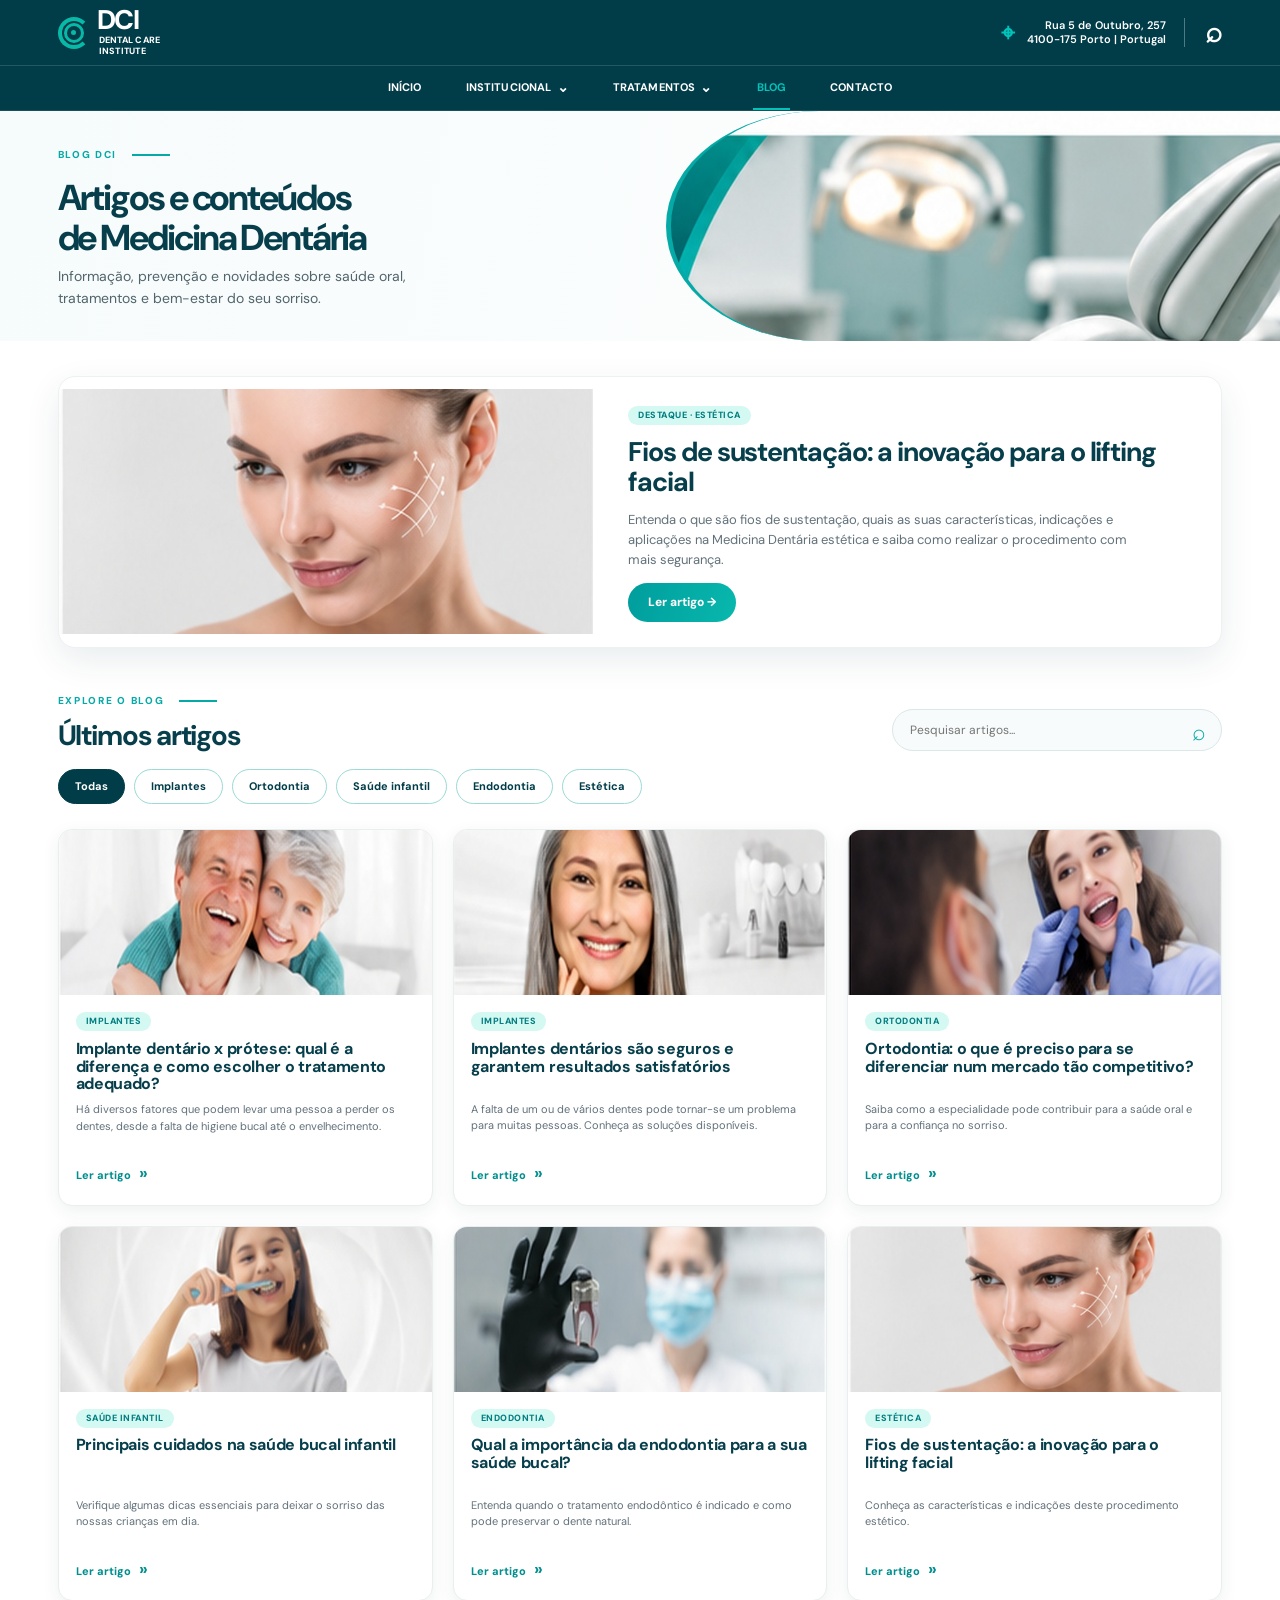
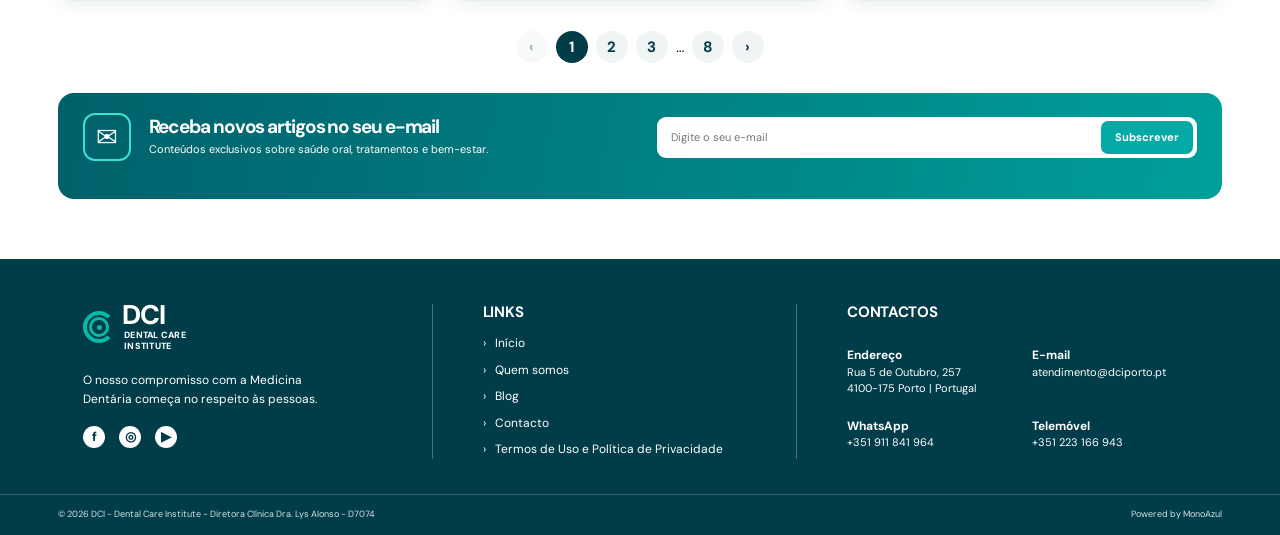
==== blog.html @ 417229de "Add files via upload" ====
<!doctype html>
<html lang="pt-PT"><head><meta charset="utf-8"><meta name="viewport" content="width=device-width,initial-scale=1"><meta name="description" content="Artigos e conteúdos de Medicina Dentária, saúde oral, prevenção e bem-estar."><title>Blog | DCI Dental Care Institute</title><link rel="preconnect" href="https://fonts.googleapis.com"><link rel="preconnect" href="https://fonts.gstatic.com" crossorigin><link href="https://fonts.googleapis.com/css2?family=DM+Sans:wght@400;500;600;700;800&display=swap" rel="stylesheet"><link rel="stylesheet" href="css/styles.css"></head>
<body class="page-blog">
<header class="site-header">
  <div class="topbar wrap">
    <a class="brand" href="index.html" aria-label="DCI Dental Care Institute">
      <span class="brand-symbol"><i></i></span><span class="brand-word">DCI<small>DENTAL CARE<br>INSTITUTE</small></span>
    </a>
    <div class="header-meta"><span class="pin">⌖</span><span>Rua 5 de Outubro, 257<br>4100-175 Porto | Portugal</span><span class="search-mark">⌕</span></div>
  </div>
  <div class="nav-row">
    <div class="wrap nav-wrap">
      <button class="menu-toggle" aria-label="Abrir menu" aria-expanded="false">☰</button>
      <nav class="main-nav" aria-label="Navegação principal">
        <a href="index.html" data-page="home">Início</a>
        <div class="nav-dropdown">
          <a href="quem-somos.html" data-page="about">Institucional <span class="chevron">⌄</span></a>
          <div class="dropdown-menu"><a href="quem-somos.html">Quem somos</a><a href="infraestrutura.html" data-page="infrastructure">Infraestrutura</a></div>
        </div>
        <a href="index.html#tratamentos">Tratamentos <span class="chevron">⌄</span></a>
        <a href="blog.html" data-page="blog">Blog</a>
        <a href="contacto.html" data-page="contact">Contacto</a>
      </nav>
    </div>
  </div>
</header>
<main>
<section class="blog-hero"><div class="wrap"><span class="eyebrow">BLOG DCI</span><h1>Artigos e conteúdos<br>de Medicina Dentária</h1><p>Informação, prevenção e novidades sobre saúde oral,<br>tratamentos e bem-estar do seu sorriso.</p></div><div class="blog-hero-photo"></div></section>
<section class="blog-content section"><div class="wrap">
 <article class="featured-article"><img src="assets/blog-feature.jpg" alt="Fios de sustentação facial"><div><span class="tag">DESTAQUE · ESTÉTICA</span><h2>Fios de sustentação: a inovação para o lifting facial</h2><p>Entenda o que são fios de sustentação, quais as suas características, indicações e aplicações na Medicina Dentária estética e saiba como realizar o procedimento com mais segurança.</p><a class="btn" href="#">Ler artigo →</a></div></article>
 <div class="blog-toolbar"><div><span class="eyebrow">EXPLORE O BLOG</span><h2>Últimos artigos</h2></div><div class="blog-search"><input id="article-search" type="search" placeholder="Pesquisar artigos..." aria-label="Pesquisar artigos"><span>⌕</span></div></div>
 <div class="category-filter" role="group" aria-label="Filtrar por categoria"><button class="filter-btn active" data-filter="all">Todas</button><button class="filter-btn" data-filter="implantes">Implantes</button><button class="filter-btn" data-filter="ortodontia">Ortodontia</button><button class="filter-btn" data-filter="infantil">Saúde infantil</button><button class="filter-btn" data-filter="endodontia">Endodontia</button><button class="filter-btn" data-filter="estetica">Estética</button></div>
 <div class="blog-grid" id="blog-grid">
  <article class="blog-card" data-category="implantes"><img src="assets/blog-implant-prosthesis.jpg" alt="Casal sorridente"><div class="blog-card-body"><span class="tag">IMPLANTES</span><h3>Implante dentário x prótese: qual é a diferença e como escolher o tratamento adequado?</h3><p>Há diversos fatores que podem levar uma pessoa a perder os dentes, desde a falta de higiene bucal até o envelhecimento.</p><a href="#">Ler artigo <b>»</b></a></div></article>
  <article class="blog-card" data-category="implantes"><img src="assets/blog-implant-smile.jpg" alt="Mulher com sorriso saudável"><div class="blog-card-body"><span class="tag">IMPLANTES</span><h3>Implantes dentários são seguros e garantem resultados satisfatórios</h3><p>A falta de um ou de vários dentes pode tornar-se um problema para muitas pessoas. Conheça as soluções disponíveis.</p><a href="#">Ler artigo <b>»</b></a></div></article>
  <article class="blog-card" data-category="ortodontia"><img src="assets/blog-orthodontics.jpg" alt="Consulta de ortodontia"><div class="blog-card-body"><span class="tag">ORTODONTIA</span><h3>Ortodontia: o que é preciso para se diferenciar num mercado tão competitivo?</h3><p>Saiba como a especialidade pode contribuir para a saúde oral e para a confiança no sorriso.</p><a href="#">Ler artigo <b>»</b></a></div></article>
  <article class="blog-card" data-category="infantil"><img src="assets/blog-child.jpg" alt="Criança a escovar os dentes"><div class="blog-card-body"><span class="tag">SAÚDE INFANTIL</span><h3>Principais cuidados na saúde bucal infantil</h3><p>Verifique algumas dicas essenciais para deixar o sorriso das nossas crianças em dia.</p><a href="#">Ler artigo <b>»</b></a></div></article>
  <article class="blog-card" data-category="endodontia"><img src="assets/blog-endodontics.jpg" alt="Profissional a mostrar um dente"><div class="blog-card-body"><span class="tag">ENDODONTIA</span><h3>Qual a importância da endodontia para a sua saúde bucal?</h3><p>Entenda quando o tratamento endodôntico é indicado e como pode preservar o dente natural.</p><a href="#">Ler artigo <b>»</b></a></div></article>
  <article class="blog-card" data-category="estetica"><img src="assets/blog-feature.jpg" alt="Tratamento estético facial"><div class="blog-card-body"><span class="tag">ESTÉTICA</span><h3>Fios de sustentação: a inovação para o lifting facial</h3><p>Conheça as características e indicações deste procedimento estético.</p><a href="#">Ler artigo <b>»</b></a></div></article>
 </div><p class="no-results" id="no-results" hidden>Não foram encontrados artigos com esses critérios.</p>
 <nav class="pagination" aria-label="Paginação"><button disabled>‹</button><button class="current">1</button><button>2</button><button>3</button><span>…</span><button>8</button><button>›</button></nav>
 <section class="newsletter"><div class="newsletter-icon">✉</div><div><h2>Receba novos artigos no seu e-mail</h2><p>Conteúdos exclusivos sobre saúde oral, tratamentos e bem-estar.</p></div><form id="newsletter-form"><input type="email" placeholder="Digite o seu e-mail" aria-label="O seu e-mail" required><button type="submit">Subscrever</button></form><p class="newsletter-feedback" aria-live="polite"></p></section>
</div></section></main>
<footer class="footer">
  <div class="wrap footer-main">
    <div class="footer-about">
      <a class="brand brand-footer" href="index.html"><span class="brand-symbol"><i></i></span><span class="brand-word">DCI<small>DENTAL CARE<br>INSTITUTE</small></span></a>
      <p>O nosso compromisso com a Medicina<br>Dentária começa no respeito às pessoas.</p>
      <div class="socials"><a href="#" aria-label="Facebook">f</a><a href="#" aria-label="Instagram">◎</a><a href="#" aria-label="YouTube">▶</a></div>
    </div>
    <div class="footer-links"><h3>Links</h3><a href="index.html">› &nbsp; Início</a><a href="quem-somos.html">› &nbsp; Quem somos</a><a href="blog.html">› &nbsp; Blog</a><a href="contacto.html">› &nbsp; Contacto</a><a href="#">› &nbsp; Termos de Uso e Política de Privacidade</a></div>
    <div class="footer-contact">
      <h3>Contactos</h3>
      <p><b>Endereço</b><br>Rua 5 de Outubro, 257<br>4100-175 Porto | Portugal</p>
      <p><b>E-mail</b><br><a href="mailto:atendimento@dciporto.pt">atendimento@dciporto.pt</a></p>
      <p><b>WhatsApp</b><br><a href="https://wa.me/351911841964">+351 911 841 964</a></p>
      <p><b>Telemóvel</b><br><a href="tel:+351223166943">+351 223 166 943</a></p>
    </div>
  </div>
  <div class="footer-bottom"><div class="wrap"><span>© 2026 DCI - Dental Care Institute - Diretora Clínica Dra. Lys Alonso - D7074</span><span>Powered by MonoAzul</span></div></div>
</footer>
<script src="js/main.js"></script></body></html>
---- css/styles.css ----
/* DCI Dental Care Institute — estilos partilhados */
:root{--navy:#003d49;--navy2:#063e4b;--teal:#05aaa7;--teal2:#00c4ba;--mint:#c9f5ef;--ink:#1c303b;--muted:#62717a;--pale:#f1f8f8;--line:#dce7e8;--white:#fff;--shadow:0 12px 35px rgba(3,52,63,.09)}
*{box-sizing:border-box}
html{scroll-behavior:smooth}
body{margin:0;background:#fff;color:var(--ink);font-family:"DM Sans",Arial,sans-serif;font-size:15px;line-height:1.55;-webkit-font-smoothing:antialiased}
img{display:block;max-width:100%}
a{color:inherit;text-decoration:none}
button,input,textarea,select{font:inherit}
.wrap{width:min(1180px,91%);margin-inline:auto}
.site-header{position:relative;z-index:10;background:var(--navy);color:#fff}
.topbar{height:65px;display:flex;align-items:center;justify-content:space-between}
.brand{display:inline-flex;align-items:center;gap:7px;color:#fff;min-width:150px}
.brand-symbol{width:32px;height:32px;border:4px solid #08b9a8;border-right-color:transparent;border-radius:50%;display:inline-flex;align-items:center;justify-content:center;position:relative;flex:none}
.brand-symbol:before{content:"";width:14px;height:14px;border:3px solid #08b9a8;border-radius:50%}
.brand-symbol i{position:absolute;width:5px;height:5px;border-radius:50%;background:#08b9a8}
.brand-word{font-size:27px;line-height:.82;font-weight:800;letter-spacing:-1.2px}
.brand-word small{display:block;font-size:9px;letter-spacing:.25px;line-height:1.12;margin:4px 0 0 2px}
.header-meta{display:flex;align-items:center;gap:12px;text-align:right;font-size:11px;line-height:1.25;font-weight:600}
.pin{font-size:24px;color:var(--teal2)}
.search-mark{font-size:29px;border-left:1px solid #ffffff50;padding-left:20px;margin-left:6px;line-height:1}
.nav-row{border-top:1px solid #ffffff24;border-bottom:1px solid #ffffff1a}
.nav-wrap{height:44px;display:flex;align-items:center;justify-content:center}
.main-nav{display:flex;align-items:center;justify-content:center;gap:36px;height:100%}
.main-nav a{height:100%;display:flex;align-items:center;gap:5px;padding:0 4px;color:#fff;font-size:11px;font-weight:700;text-transform:uppercase;letter-spacing:.15px;position:relative}
.main-nav a:hover,.main-nav a.active{color:var(--teal2)}
.main-nav a.active:after{content:"";position:absolute;left:0;right:0;bottom:0;height:2px;background:var(--teal2)}
.chevron{font-size:14px}
.menu-toggle{display:none;border:0;background:none;color:#fff;font-size:25px}
.eyebrow{display:inline-flex;align-items:center;gap:15px;color:var(--teal);font-size:10px;line-height:1.2;font-weight:800;letter-spacing:1.7px;text-transform:uppercase}
.eyebrow:after{content:"";height:2px;width:38px;background:var(--teal)}
h1,h2,h3,p{margin-top:0}
h1,h2,h3{color:var(--navy2);line-height:1.12}
h1{font-size:clamp(38px,5vw,60px);letter-spacing:-2.1px}
h2{font-size:clamp(27px,3vw,38px);letter-spacing:-1.1px}
h3{font-size:20px;letter-spacing:-.3px}
strong{color:var(--teal);font-weight:800}
.btn{display:inline-flex;align-items:center;justify-content:center;gap:13px;border:0;border-radius:28px;padding:13px 23px;background:linear-gradient(105deg,#009d9d,#08b8ad);color:#fff;font-size:13px;font-weight:800;cursor:pointer;transition:.2s}
.btn:hover{transform:translateY(-2px);box-shadow:0 8px 18px #00a8a344}
.btn-ghost{background:transparent;border:1px solid var(--navy);color:var(--navy)}
.btn-ghost:hover{background:var(--navy);color:#fff}
.btn-light{background:#fff;color:var(--navy)}
.text-link{font-size:12px;font-weight:800;color:var(--teal)}
.section{padding:70px 0}
.section-title{display:flex;justify-content:space-between;align-items:end;gap:25px;margin-bottom:28px}
.section-title h2{margin:10px 0 0}
.card-kicker,.tag{display:inline-block;color:#007e80;background:#d4f8f2;border-radius:20px;padding:4px 10px;font-size:9px;line-height:1.2;font-weight:800;letter-spacing:.5px}
.footer{background:var(--navy);color:#fff}
.footer-main{display:grid;grid-template-columns:1fr .9fr 1fr;gap:50px;padding:45px 2% 35px}
.footer-about,.footer-links{border-right:1px solid #ffffff45}
.brand-footer{margin-bottom:20px}
.footer-about p{font-size:12px;line-height:1.6;margin-bottom:17px}
.socials{display:flex;gap:14px}
.socials a{width:22px;height:22px;border-radius:50%;display:grid;place-items:center;background:#fff;color:var(--navy);font-weight:800;font-size:13px}
.footer-links{display:flex;flex-direction:column;gap:8px}
.footer-links h3,.footer-contact h3{font-size:15px;color:#fff;margin:0 0 5px;text-transform:uppercase}
.footer-links a{font-size:12px;color:#fff}
.footer-links a:hover,.footer-contact a:hover{color:var(--teal2)}
.footer-contact{display:grid;grid-template-columns:1fr 1fr;gap:13px 20px}
.footer-contact h3{grid-column:1/-1}
.footer-contact p{font-size:11px;line-height:1.45;margin:0}
.footer-contact b{font-size:12px}
.footer-bottom{border-top:1px solid #ffffff35}
.footer-bottom .wrap{display:flex;justify-content:space-between;gap:20px;padding:13px 0;font-size:9px;color:#d2e3e5}

/* HOME */
.home-hero{min-height:485px;position:relative;overflow:hidden;background:linear-gradient(110deg,#fff 0%,#f4faf9 58%,#eaf4f4 100%)}
.hero-inner{position:relative;z-index:2;min-height:485px;display:flex;align-items:center}
.hero-copy{width:52%;padding:45px 0}
.hero-copy h1{margin:20px 0 15px;color:#24333d;font-size:clamp(40px,5vw,57px);font-weight:600}
.hero-copy h1 strong{color:var(--teal)}
.hero-copy>p{max-width:430px;font-size:17px;color:#284753;line-height:1.5;margin-bottom:23px}
.hero-actions{display:flex;gap:13px;flex-wrap:wrap}
.trust-points{display:flex;gap:22px;margin-top:43px;flex-wrap:wrap}
.trust-points span{display:flex;align-items:center;gap:8px;color:var(--teal);font-size:24px}
.trust-points b{font-size:10px;line-height:1.3;color:var(--navy);max-width:85px}
.hero-image{position:absolute;right:0;top:0;width:50%;height:100%;background:url("../assets/home-hero.jpg") center 38%/cover no-repeat;border-left:5px solid #5ecbc2;border-radius:48% 0 0 48%/100% 0 0 100%}
.intro-strip{display:flex;align-items:center;justify-content:space-between;gap:50px;padding:42px 0}
.intro-strip h2{font-size:27px;margin:12px 0 0}
.intro-strip>p{max-width:470px;color:var(--muted);font-size:14px;margin:0}
.treatments-section{background:#f2f8f8}
.service-grid{display:grid;grid-template-columns:repeat(4,1fr);gap:17px}
.service-card{background:#fff;border-radius:14px;overflow:hidden;box-shadow:var(--shadow)}
.service-card img{width:100%;height:165px;object-fit:cover}
.service-card>div{padding:17px 19px 20px}
.service-card h3{font-size:18px;margin:9px 0}
.service-card p{font-size:12px;color:var(--muted);line-height:1.5;min-height:54px;margin-bottom:12px}
.service-card a,.mini-blog-grid a{font-size:12px;font-weight:800;color:#009d9d}
.course-promo{margin:55px auto;min-height:230px;border-radius:18px;overflow:hidden;background:var(--navy);display:grid;grid-template-columns:40% 60%;color:#fff}
.course-copy{padding:28px 38px}
.course-copy h2{color:#fff;font-size:34px;margin:10px 0}
.course-copy p{font-size:13px;max-width:300px}
.course-promo img{width:100%;height:100%;min-height:230px;object-fit:cover;clip-path:polygon(12% 0,100% 0,100% 100%,0 100%)}
.home-about{background:#f5f9f9}
.about-teaser{display:grid;grid-template-columns:1.05fr .95fr;gap:55px;align-items:center}
.about-teaser img{width:100%;height:310px;object-fit:cover;border-radius:15px}
.about-teaser h2{margin:12px 0}
.about-teaser p{color:var(--muted);font-size:14px;max-width:500px;margin-bottom:22px}
.mini-blog-grid{display:grid;grid-template-columns:repeat(3,1fr);gap:20px}
.mini-blog-grid article{border:1px solid var(--line);border-radius:13px;padding:0 0 17px;overflow:hidden}
.mini-blog-grid img{width:100%;height:150px;object-fit:cover;margin-bottom:14px}
.mini-blog-grid .card-kicker,.mini-blog-grid h3,.mini-blog-grid a{margin-left:17px;margin-right:17px}
.mini-blog-grid h3{font-size:16px;margin-top:9px;min-height:55px}
.mini-blog-grid a{display:inline-block}

/* ABOUT */
.page-hero{background:linear-gradient(105deg,#f1f9f9,#fff);overflow:hidden}
.page-hero-inner{min-height:280px;display:grid;grid-template-columns:45% 55%;align-items:center}
.page-hero-inner>div{padding:35px 0}
.page-hero h1{margin:15px 0 8px;font-size:58px}
.page-hero p{font-size:17px;color:#38525d;margin:0}
.page-hero img{width:100%;height:280px;object-fit:cover;border-radius:180px 0 0 180px;border-left:5px solid var(--teal)}
.about-content{padding-top:55px}
.about-columns{display:grid;grid-template-columns:1.05fr .95fr;gap:55px}
.story-copy h2{font-size:30px;margin:12px 0 20px}
.story-copy p{font-size:14px;color:#53646c;line-height:1.7}
.purpose-stack{display:flex;flex-direction:column;gap:18px;padding-top:30px}
.purpose-card{display:flex;align-items:center;gap:22px;padding:25px;border-radius:15px;background:#f0f8f8}
.purpose-icon{width:62px;height:62px;flex:none;border-radius:15px;background:#fff;display:grid;place-items:center;color:var(--teal);font-size:38px}
.purpose-card h3{font-size:23px;margin:0 0 7px}
.purpose-card p{font-size:12px;line-height:1.5;color:#52636a;margin:0}
.values-block{padding:55px 0 42px}
.values-block h2{font-size:29px;margin:10px 0 25px}
.values-grid{display:grid;grid-template-columns:repeat(8,1fr);border-top:1px solid var(--line);border-bottom:1px solid var(--line)}
.values-grid>div{display:flex;flex-direction:column;align-items:center;justify-content:center;gap:8px;text-align:center;padding:20px 8px;border-right:1px solid var(--line)}
.values-grid>div:last-child{border:0}
.values-grid span{font-size:32px;color:var(--teal);line-height:1}
.values-grid b{font-size:10px;color:var(--navy)}
.about-banner{display:grid;grid-template-columns:48% 52%;min-height:205px;border-radius:16px;overflow:hidden;background:var(--navy);color:#fff}
.about-banner>div{padding:28px 35px}
.about-banner h2{font-size:29px;color:#fff;margin:0 0 15px}
.about-banner img{width:100%;height:100%;min-height:205px;object-fit:cover;clip-path:polygon(15% 0,100% 0,100% 100%,0 100%)}

/* CONTACT */
.contact-hero{background:linear-gradient(110deg,#f0f8f8,#fff 60%,#eff8f8);padding:55px 0 60px;position:relative;overflow:hidden}
.contact-layout{display:grid;grid-template-columns:.75fr 1.25fr;gap:55px;align-items:center}
.contact-intro h1{font-size:57px;margin:17px 0 13px;color:#20343e}
.contact-intro h1 strong{color:var(--teal)}
.contact-intro>p{max-width:350px;font-size:16px;color:#52646b;font-style:italic}
.contact-promises{display:grid;gap:14px;margin-top:30px}
.contact-promises>div{display:flex;align-items:center;gap:15px;font-size:13px;color:var(--navy)}
.contact-promises span{width:48px;height:48px;border-radius:13px;background:#fff;box-shadow:var(--shadow);display:grid;place-items:center;font-size:24px;color:var(--teal)}
.contact-form{background:#fff;border-radius:18px;padding:30px 32px;box-shadow:var(--shadow)}
.form-heading h2{font-size:27px;margin:10px 0 5px}
.form-heading p{font-size:12px;color:var(--muted);margin-bottom:20px}
.form-grid{display:grid;grid-template-columns:1fr 1fr;gap:15px 18px}
.form-grid label{display:flex;flex-direction:column;gap:6px;font-size:11px;font-weight:700;color:var(--navy)}
.form-grid .full{grid-column:1/-1}
.form-grid input,.form-grid select,.form-grid textarea{width:100%;border:1px solid #cbdadd;border-radius:9px;padding:12px 13px;background:#fff;color:var(--ink);font-size:12px;outline:none;transition:.2s}
.form-grid input:focus,.form-grid select:focus,.form-grid textarea:focus{border-color:var(--teal);box-shadow:0 0 0 3px #00aaa71a}
.form-grid textarea{resize:vertical;min-height:105px}
.form-submit{width:100%;margin-top:17px}
.privacy-note{text-align:center;color:#60717a;font-size:10px;margin:12px 0 0}
.form-feedback{text-align:center;color:#007f79;font-size:12px;margin:8px 0 0}
.contact-details{padding:38px 0;background:#fff}
.details-grid{display:grid;grid-template-columns:1fr 1fr;gap:25px}
.info-panel{padding:25px;border-radius:15px;background:#f3f8f8}
.panel-heading{display:flex;align-items:center;gap:14px;margin-bottom:22px}
.panel-heading>span{width:43px;height:43px;border-radius:12px;background:var(--teal);color:#fff;display:grid;place-items:center;font-size:23px}
.panel-heading h2{font-size:21px;margin:0}
.hours-table{width:100%;border-collapse:collapse;font-size:12px}
.hours-table th,.hours-table td{padding:11px 12px;text-align:left;border-bottom:1px solid #dce7e8}
.hours-table th{color:var(--navy);font-weight:800}
.hours-table tr:nth-child(even){background:#eaf2f2}
.contact-list{display:grid;gap:11px}
.contact-list p{display:flex;justify-content:space-between;gap:12px;font-size:11px;margin:0}
.contact-list b{color:var(--navy);white-space:nowrap}
.contact-list span,.contact-list a{color:#536770;text-align:right}
.map-section{height:270px}
.map-section iframe{width:100%;height:100%;border:0;display:block}

/* BLOG */
.blog-hero{position:relative;min-height:230px;background:linear-gradient(100deg,#f6fbfb,#fff);overflow:hidden;display:flex;align-items:center}
.blog-hero .wrap{position:relative;z-index:2;padding:30px 0}
.blog-hero h1{font-size:36px;margin:12px 0 8px}
.blog-hero p{font-size:14px;color:#52656c;margin:0}
.blog-hero-photo{position:absolute;right:0;top:0;width:48%;height:100%;background:url("../assets/clinic-chair.jpg") center/cover no-repeat;border-left:5px solid var(--teal);border-radius:50% 0 0 50%/100% 0 0 100%}
.blog-content{padding:35px 0 60px}
.featured-article{display:grid;grid-template-columns:46% 54%;align-items:center;background:#fff;border:1px solid #edf1f1;border-radius:17px;overflow:hidden;box-shadow:var(--shadow);margin-bottom:40px}
.featured-article>img{width:100%;height:245px;object-fit:cover}
.featured-article>div{padding:25px 35px}
.featured-article h2{font-size:27px;margin:12px 0}
.featured-article p{font-size:13px;color:var(--muted);max-width:530px}
.featured-article .btn{padding:10px 20px;font-size:12px}
.blog-toolbar{display:flex;align-items:end;justify-content:space-between;gap:25px;margin-bottom:18px}
.blog-toolbar h2{font-size:28px;margin:9px 0 0}
.blog-search{position:relative;width:min(330px,100%)}
.blog-search input{width:100%;border:1px solid var(--line);border-radius:25px;background:#f8fbfb;padding:11px 42px 11px 17px;font-size:12px;outline:none}
.blog-search span{position:absolute;right:16px;top:6px;font-size:23px;color:var(--teal)}
.category-filter{display:flex;flex-wrap:wrap;gap:9px;margin-bottom:25px}
.filter-btn{border:1px solid #9bdad5;border-radius:25px;padding:8px 16px;background:#fff;color:var(--navy);font-size:11px;font-weight:700;cursor:pointer}
.filter-btn:hover,.filter-btn.active{background:var(--navy);border-color:var(--navy);color:#fff}
.blog-grid{display:grid;grid-template-columns:repeat(3,1fr);gap:20px}
.blog-card{border:1px solid #e9eeee;border-radius:14px;overflow:hidden;background:#fff;box-shadow:0 5px 17px rgba(0,50,60,.07);transition:.2s}
.blog-card:hover{transform:translateY(-3px);box-shadow:var(--shadow)}
.blog-card>img{width:100%;height:165px;object-fit:cover}
.blog-card-body{padding:13px 17px 18px}
.blog-card h3{font-size:16px;margin:8px 0;min-height:53px}
.blog-card p{font-size:11px;color:var(--muted);line-height:1.5;min-height:49px;margin-bottom:10px}
.blog-card a{font-size:11px;font-weight:800;color:#008f8e}
.blog-card a b{font-size:17px;margin-left:5px}
.no-results{padding:25px;text-align:center;color:var(--muted)}
.pagination{display:flex;align-items:center;justify-content:center;gap:8px;margin:30px 0}
.pagination button{width:32px;height:32px;border:0;border-radius:50%;background:#f0f4f4;color:var(--navy);font-weight:700;cursor:pointer}
.pagination button.current{background:var(--navy);color:#fff}
.pagination button:disabled{opacity:.4;cursor:default}
.newsletter{display:grid;grid-template-columns:auto 1fr 1.1fr;align-items:center;gap:18px;padding:20px 25px;border-radius:16px;background:linear-gradient(100deg,#00606a,#009f9a);color:#fff}
.newsletter-icon{width:48px;height:48px;border:2px solid #3ce1d3;border-radius:12px;display:grid;place-items:center;font-size:26px}
.newsletter h2{font-size:19px;color:#fff;margin:0 0 4px}
.newsletter p{font-size:11px;margin:0}
.newsletter form{display:flex;background:#fff;border-radius:9px;padding:4px}
.newsletter input{min-width:0;flex:1;border:0;outline:none;padding:8px 10px;font-size:11px}
.newsletter button{border:0;border-radius:7px;padding:8px 14px;background:var(--teal);color:#fff;font-size:11px;font-weight:800;cursor:pointer}
.newsletter-feedback{grid-column:2/-1;color:#fff!important}

/* RESPONSIVE */
@media(max-width:950px){
 .main-nav{gap:22px}.hero-copy{width:56%}.hero-image{width:48%}
 .service-grid{grid-template-columns:repeat(2,1fr)}
 .values-grid{grid-template-columns:repeat(4,1fr)}.values-grid>div:nth-child(4){border-right:0}
 .contact-layout{gap:28px}.contact-intro h1{font-size:48px}
 .footer-main{gap:25px}
}
@media(max-width:680px){
 .wrap{width:90%}
 .topbar{height:62px}.brand-word{font-size:24px}.header-meta{font-size:9px}.header-meta .pin{font-size:20px}.search-mark{font-size:24px;padding-left:10px}
 .nav-wrap{height:43px;justify-content:flex-end;position:relative}.menu-toggle{display:block}
 .main-nav{display:none;position:absolute;top:43px;left:-5.5%;right:-5.5%;height:auto;background:var(--navy);padding:8px 5% 15px;align-items:stretch;flex-direction:column;gap:0;box-shadow:0 12px 18px #001d2455}
 .main-nav.open{display:flex}.main-nav a{height:auto;padding:13px 3px;border-bottom:1px solid #ffffff24}.main-nav a.active:after{display:none}
 .section{padding:48px 0}.section-title{align-items:start;flex-direction:column;gap:12px}
 .home-hero{padding-bottom:0}.hero-inner{min-height:0}.hero-copy{width:100%;padding:42px 0 28px}.hero-copy h1{font-size:40px}.hero-copy>p{font-size:15px;max-width:100%}
 .hero-image{position:relative;width:100%;height:250px;border:0;border-top:4px solid #5ecbc2;border-radius:0;background-position:center 35%}
 .trust-points{gap:12px;margin-top:28px}.trust-points span{font-size:19px}.trust-points b{font-size:9px;max-width:72px}
 .intro-strip{display:block;padding:30px 0}.intro-strip>p{margin-top:17px}
 .service-grid{grid-template-columns:1fr 1fr;gap:12px}.service-card img{height:130px}.service-card>div{padding:13px}.service-card h3{font-size:16px}.service-card p{font-size:11px;min-height:68px}
 .course-promo{grid-template-columns:1fr;margin:35px auto}.course-copy{padding:25px}.course-promo img{min-height:165px;height:165px;clip-path:none}
 .about-teaser{grid-template-columns:1fr;gap:25px}.about-teaser img{height:220px}.mini-blog-grid{grid-template-columns:1fr}.mini-blog-grid article{display:grid;grid-template-columns:38% 1fr;grid-template-rows:auto auto auto;column-gap:12px;padding:0 12px 12px 0}.mini-blog-grid img{grid-row:1/4;height:100%;min-height:150px;margin:0}.mini-blog-grid .card-kicker{align-self:end;margin:12px 0 0}.mini-blog-grid h3{min-height:0;margin:7px 0;font-size:14px}.mini-blog-grid a{margin:0}
 .page-hero-inner{grid-template-columns:1fr;min-height:0}.page-hero-inner>div{padding:35px 0 25px}.page-hero h1{font-size:43px}.page-hero p{font-size:14px}.page-hero img{height:190px;border-radius:0;border:0;border-top:4px solid var(--teal)}
 .about-columns{grid-template-columns:1fr;gap:15px}.purpose-stack{padding-top:0}.story-copy h2{font-size:27px}.story-copy p{font-size:13px}.purpose-card{padding:18px}.values-block{padding:35px 0 28px}.values-grid{grid-template-columns:repeat(2,1fr)}.values-grid>div:nth-child(even){border-right:0}.values-grid>div:nth-child(4){border-right:0}.about-banner{grid-template-columns:1fr}.about-banner>div{padding:24px}.about-banner h2{font-size:25px}.about-banner img{height:160px;min-height:160px;clip-path:none}
 .contact-hero{padding:35px 0}.contact-layout{grid-template-columns:1fr;gap:25px}.contact-intro h1{font-size:44px;margin:12px 0}.contact-intro>p{font-size:14px}.contact-promises{grid-template-columns:1fr 1fr;gap:10px}.contact-promises>div{font-size:11px}.contact-promises>div:last-child{grid-column:1/-1}.contact-promises span{width:40px;height:40px;font-size:20px}
 .contact-form{padding:22px 17px}.form-heading h2{font-size:23px}.form-grid{grid-template-columns:1fr;gap:12px}.form-grid .full{grid-column:auto}.details-grid{grid-template-columns:1fr}.info-panel{padding:18px}.contact-list p{font-size:10px}.map-section{height:230px}
 .blog-hero{min-height:0;padding:25px 0 0;display:block}.blog-hero .wrap{padding:0 0 24px}.blog-hero h1{font-size:30px}.blog-hero p{font-size:12px}.blog-hero-photo{position:relative;width:100%;height:150px;border:0;border-top:4px solid var(--teal);border-radius:0}
 .blog-content{padding:28px 0 40px}.featured-article{grid-template-columns:1fr}.featured-article>img{height:180px}.featured-article>div{padding:20px}.featured-article h2{font-size:22px}.blog-toolbar{align-items:stretch;flex-direction:column}.blog-toolbar h2{font-size:25px}.blog-search{width:100%}.category-filter{gap:7px}.filter-btn{padding:7px 11px;font-size:10px}.blog-grid{grid-template-columns:1fr 1fr;gap:12px}.blog-card>img{height:120px}.blog-card-body{padding:11px}.blog-card h3{font-size:13px;min-height:70px}.blog-card p{font-size:10px;min-height:65px}.newsletter{grid-template-columns:auto 1fr;padding:17px;gap:12px}.newsletter form{grid-column:1/-1}.newsletter-feedback{grid-column:1/-1}
 .footer-main{grid-template-columns:1fr 1fr;gap:25px 15px;padding:35px 0 25px}.footer-about,.footer-links{border:0}.footer-links{padding-left:10px}.footer-contact{grid-column:1/-1;border-top:1px solid #ffffff35;padding-top:20px}.footer-bottom .wrap{flex-direction:column;gap:6px;font-size:8px}
}
@media(max-width:390px){.header-meta{display:none}.service-grid,.blog-grid{grid-template-columns:1fr}.service-card img{height:175px}.blog-card>img{height:180px}.blog-card h3,.blog-card p{min-height:0}.contact-promises{grid-template-columns:1fr}}


/* Submenu institucional */
.nav-dropdown{height:100%;display:flex;align-items:center;position:relative}
.nav-dropdown>a{height:100%;display:flex;align-items:center;gap:5px;padding:0 4px;color:#fff;font-size:11px;font-weight:700;text-transform:uppercase;letter-spacing:.15px;position:relative}
.nav-dropdown:hover>a,.nav-dropdown:focus-within>a{color:var(--teal2)}
.dropdown-menu{display:none;position:absolute;top:100%;left:0;min-width:175px;padding:8px;background:#fff;border-radius:0 0 10px 10px;box-shadow:0 12px 25px #001d2440}
.dropdown-menu a{display:block;padding:10px 12px;color:var(--navy);font-size:12px;font-weight:700;border-radius:6px}
.dropdown-menu a:hover{background:#eaf8f6;color:#008c8b}
.nav-dropdown:hover .dropdown-menu,.nav-dropdown:focus-within .dropdown-menu{display:block}

/* INFRAESTRUTURA */
.infra-hero{background:linear-gradient(110deg,#f1f8f8 0%,#fff 57%,#edf7f6 100%);overflow:hidden}
.infra-hero-inner{min-height:380px;display:grid;grid-template-columns:1fr .92fr;align-items:center;gap:55px;padding-top:35px;padding-bottom:35px}
.infra-hero h1{font-size:clamp(39px,4.5vw,55px);margin:17px 0 14px;color:#1f333d}
.infra-hero h1 strong{color:var(--teal)}
.infra-hero-inner>div:first-child>p{font-size:15px;color:#52656c;max-width:490px;line-height:1.7;margin-bottom:22px}
.infra-hero-image{height:305px;position:relative}
.infra-hero-image img{width:100%;height:100%;object-fit:cover;border-radius:16px 90px 16px 16px;box-shadow:var(--shadow)}
.image-caption{position:absolute;bottom:14px;left:14px;background:#003d49dd;color:#fff;border-radius:20px;padding:7px 13px;font-size:10px;font-weight:700;letter-spacing:.4px}
.infra-intro{padding:52px 0 38px}
.infra-intro-grid{display:grid;grid-template-columns:.85fr 1.15fr;gap:60px;align-items:center}
.infra-intro h2{font-size:32px;margin:13px 0 0}
.infra-intro>div>h2 strong{color:var(--teal)}
.infra-intro-grid>p{font-size:14px;line-height:1.8;color:#596b72;margin:0;border-left:3px solid var(--teal);padding-left:25px}
.infra-gallery-section{background:#f2f8f8;padding:60px 0 65px}
.infra-gallery-section .section-title{align-items:end}
.gallery-controls{display:flex;gap:9px}
.gallery-controls button{width:42px;height:42px;border:1px solid #b9d9d8;border-radius:50%;background:#fff;color:var(--navy);font-size:20px;cursor:pointer;transition:.2s}
.gallery-controls button:hover{background:var(--navy);color:#fff}
.infra-carousel{overflow:hidden}
.infra-track{display:flex;gap:18px;transition:transform .45s ease;will-change:transform}
.infra-slide{margin:0;flex:0 0 calc((100% - 36px)/3);background:#fff;border-radius:14px;overflow:hidden;box-shadow:0 8px 22px #063e4b12}
.infra-slide img{width:100%;height:245px;object-fit:cover}
.infra-slide figcaption{padding:14px 17px 17px;display:flex;flex-direction:column;gap:3px}
.infra-slide figcaption b{font-size:15px;color:var(--navy)}
.infra-slide figcaption span{font-size:11px;color:var(--muted)}
.gallery-dots{display:flex;justify-content:center;gap:8px;margin-top:22px}
.gallery-dots button{width:8px;height:8px;border:0;border-radius:50%;background:#b9d1d1;padding:0;cursor:pointer}
.gallery-dots button.active{width:23px;border-radius:10px;background:var(--teal)}
.infra-features{padding:68px 0}
.section-heading-centered{text-align:center;max-width:650px;margin:0 auto 34px}
.section-heading-centered .eyebrow:before{content:"";height:2px;width:38px;background:var(--teal)}
.section-heading-centered h2{margin:13px 0 9px}
.section-heading-centered>p{font-size:13px;color:var(--muted);margin:0}
.infra-feature-grid{display:grid;grid-template-columns:repeat(4,1fr);gap:15px}
.infra-feature-grid article{padding:25px 21px;border:1px solid #e2eeee;border-radius:14px;background:#fff;box-shadow:0 7px 20px #003d490b}
.feature-icon{width:48px;height:48px;border-radius:13px;display:grid;place-items:center;background:#e1f8f4;color:#009e9b;font-size:27px;margin-bottom:18px}
.infra-feature-grid h3{font-size:17px;margin-bottom:8px}
.infra-feature-grid p{font-size:12px;line-height:1.65;color:var(--muted);margin:0}
.infra-team{background:#f5f9f9;padding:65px 0}
.infra-team-grid{display:grid;grid-template-columns:1fr 1fr;gap:60px;align-items:center}
.team-image{height:340px;position:relative}
.team-image img{width:100%;height:100%;object-fit:cover;border-radius:15px 90px 15px 15px}
.team-image span{position:absolute;bottom:14px;left:14px;right:14px;background:#003d49e8;color:#fff;padding:11px 14px;border-radius:8px;font-size:11px;font-weight:700}
.infra-team h2{font-size:34px;margin:13px 0}
.infra-team p{font-size:13px;line-height:1.7;color:#596b72}
.infra-team ul{list-style:none;padding:0;margin:20px 0 22px;display:grid;gap:11px}
.infra-team li{position:relative;padding-left:25px;font-size:12px;color:#314d56}
.infra-team li:before{content:"✓";position:absolute;left:0;top:0;width:17px;height:17px;border-radius:50%;background:#d9f5ef;color:#008c88;display:grid;place-items:center;font-size:11px;font-weight:800}
.infra-visit{background:var(--navy);color:#fff;padding:48px 0}
.infra-visit-inner{display:flex;align-items:center;justify-content:space-between;gap:35px}
.infra-visit h2{font-size:34px;color:#fff;margin:12px 0}
.infra-visit p{font-size:13px;color:#d3e5e6;max-width:420px;margin-bottom:17px}
.infra-visit .eyebrow{color:#70e4d9}
.visit-address{display:flex;align-items:center;gap:18px;padding:23px 27px;border:1px solid #ffffff40;border-radius:14px;min-width:330px}
.visit-address>span{font-size:36px;color:#54d9ce}
.visit-address b{font-size:14px}
.visit-address p{margin:5px 0 8px;font-size:12px}
.visit-address a{font-size:11px;color:#72e4db;font-weight:700}
@media(max-width:950px){
 .infra-hero-inner{gap:30px}.infra-slide{flex-basis:calc((100% - 18px)/2)}
 .infra-feature-grid{grid-template-columns:repeat(2,1fr)}
 .infra-team-grid{gap:30px}
}
@media(max-width:680px){
 .nav-dropdown{height:auto;display:block}
 .nav-dropdown>a{height:auto;padding:13px 3px;border-bottom:1px solid #ffffff24}
 .dropdown-menu{display:block;position:static;box-shadow:none;background:#003540;border-radius:0;padding:0 0 5px 13px}
 .dropdown-menu a{color:#d8eeee;padding:9px 10px;font-size:11px}
 .infra-hero-inner{grid-template-columns:1fr;gap:20px;padding-top:35px;padding-bottom:25px}
 .infra-hero h1{font-size:38px}.infra-hero-inner>div:first-child>p{font-size:13px}
 .infra-hero-image{height:230px}.infra-intro{padding:38px 0 30px}.infra-intro-grid{grid-template-columns:1fr;gap:16px}.infra-intro h2{font-size:27px}.infra-intro-grid>p{font-size:12px;padding-left:15px}
 .infra-gallery-section{padding:45px 0}.infra-slide{flex-basis:86%}.infra-slide img{height:220px}.gallery-controls button{width:37px;height:37px}
 .infra-features{padding:48px 0}.infra-feature-grid{grid-template-columns:1fr 1fr;gap:10px}.infra-feature-grid article{padding:18px 14px}.infra-feature-grid h3{font-size:14px}.infra-feature-grid p{font-size:11px}
 .infra-team{padding:45px 0}.infra-team-grid{grid-template-columns:1fr;gap:25px}.team-image{height:230px}.infra-team h2{font-size:29px}
 .infra-visit{padding:38px 0}.infra-visit-inner{align-items:flex-start;flex-direction:column}.infra-visit h2{font-size:29px}.visit-address{min-width:0;width:100%;padding:18px}
}
@media(max-width:390px){.infra-feature-grid{grid-template-columns:1fr}.infra-slide{flex-basis:100%}}
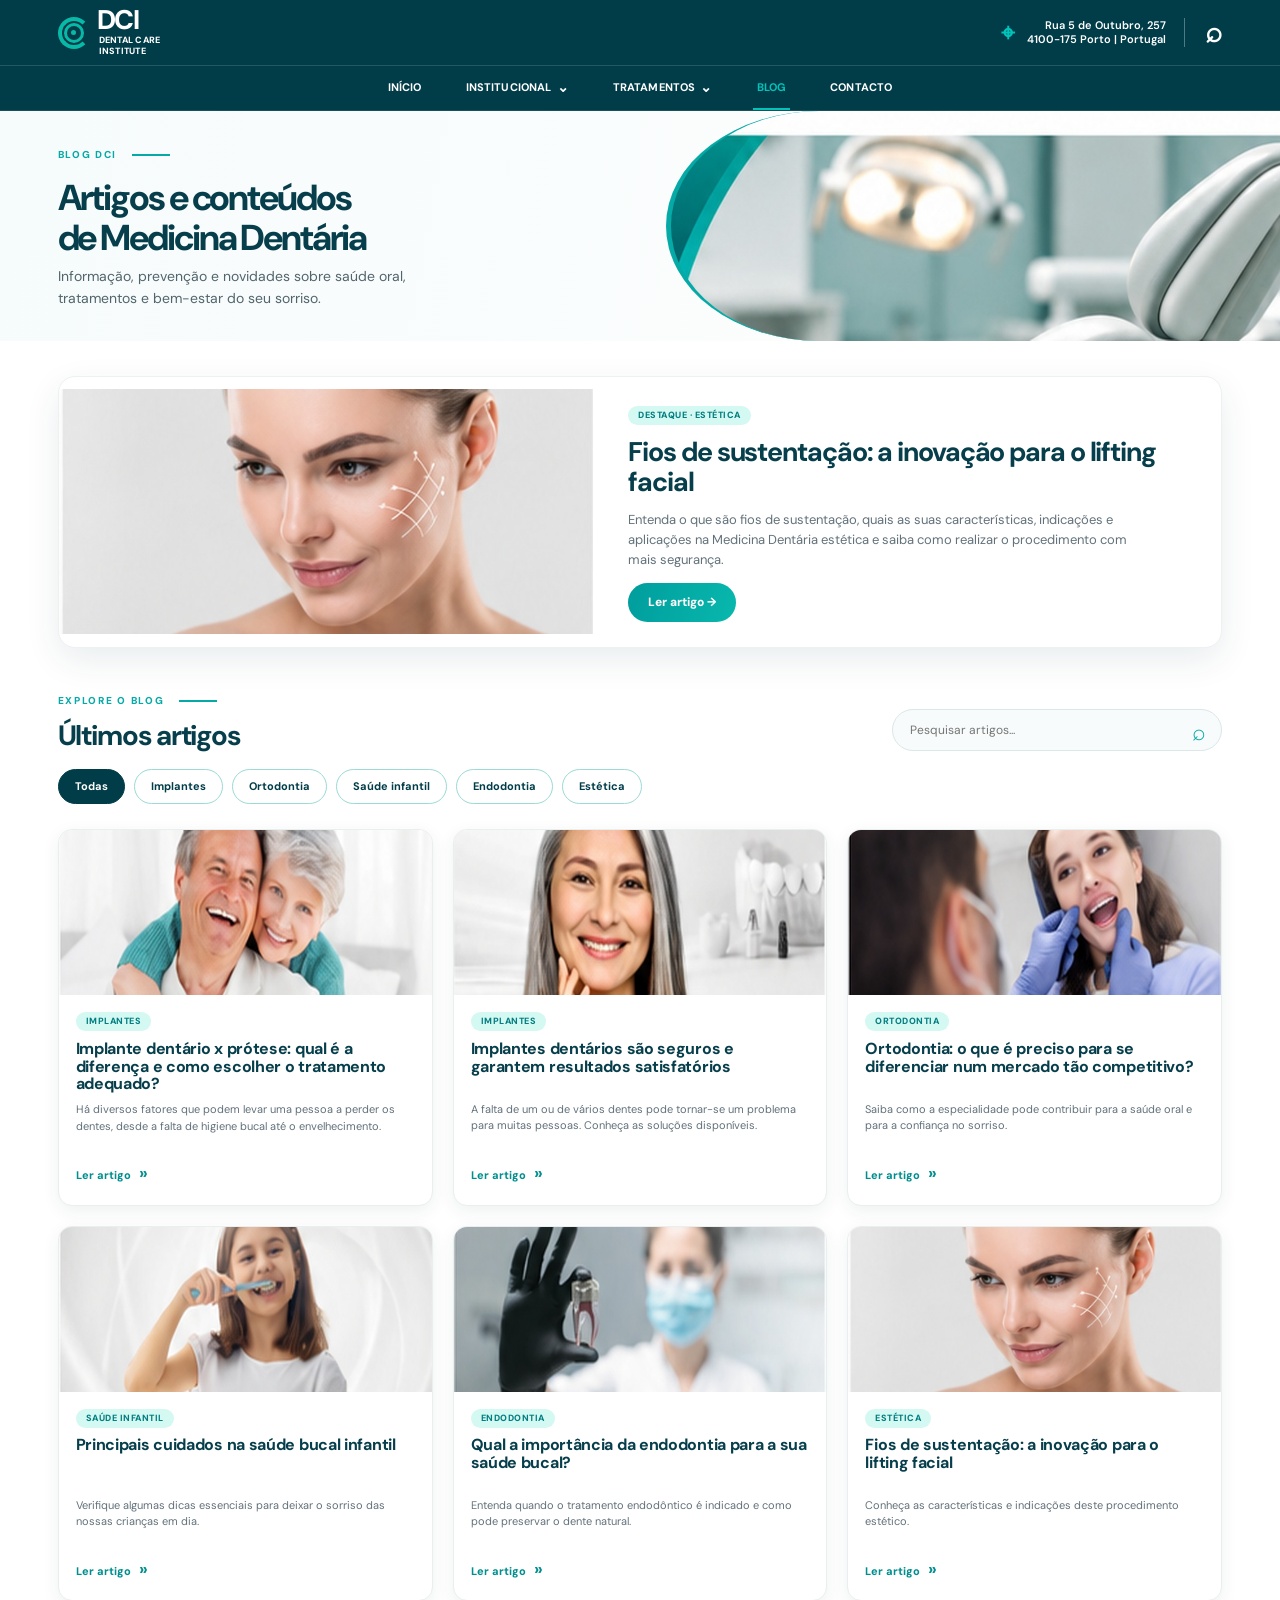
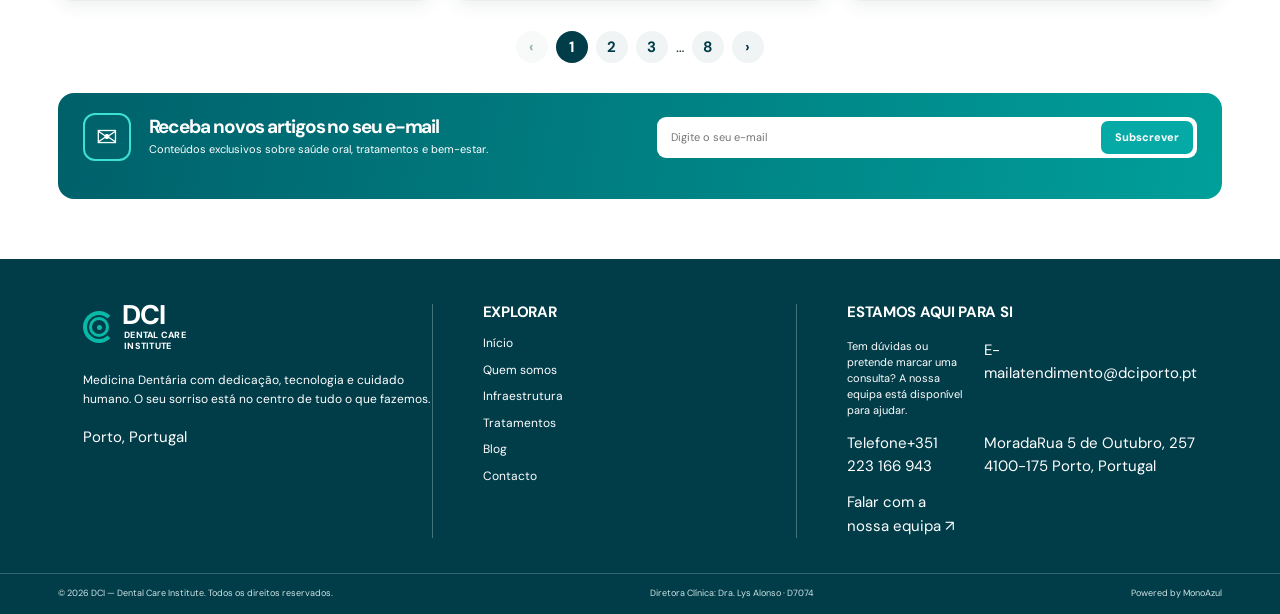
==== commit 9262b329: "style: renovar footer responsivo e contactos do DCI" ====
--- a/blog.html
+++ b/blog.html
@@ -44,19 +44,28 @@
 <footer class="footer">
   <div class="wrap footer-main">
     <div class="footer-about">
-      <a class="brand brand-footer" href="index.html"><span class="brand-symbol"><i></i></span><span class="brand-word">DCI<small>DENTAL CARE<br>INSTITUTE</small></span></a>
-      <p>O nosso compromisso com a Medicina<br>Dentária começa no respeito às pessoas.</p>
-      <div class="socials"><a href="#" aria-label="Facebook">f</a><a href="#" aria-label="Instagram">◎</a><a href="#" aria-label="YouTube">▶</a></div>
+      <a class="brand brand-footer" href="index.html" aria-label="DCI Dental Care Institute — Início"><span class="brand-symbol"><i></i></span><span class="brand-word">DCI<small>DENTAL CARE<br>INSTITUTE</small></span></a>
+      <p>Medicina Dentária com dedicação, tecnologia e cuidado humano. O seu sorriso está no centro de tudo o que fazemos.</p>
+      <span class="footer-location">Porto, Portugal</span>
     </div>
-    <div class="footer-links"><h3>Links</h3><a href="index.html">› &nbsp; Início</a><a href="quem-somos.html">› &nbsp; Quem somos</a><a href="blog.html">› &nbsp; Blog</a><a href="contacto.html">› &nbsp; Contacto</a><a href="#">› &nbsp; Termos de Uso e Política de Privacidade</a></div>
+    <nav class="footer-links" aria-label="Links do rodapé">
+      <h3>Explorar</h3>
+      <a href="index.html">Início</a>
+      <a href="quem-somos.html">Quem somos</a>
+      <a href="infraestrutura.html">Infraestrutura</a>
+      <a href="index.html#tratamentos">Tratamentos</a>
+      <a href="blog.html">Blog</a>
+      <a href="contacto.html">Contacto</a>
+    </nav>
     <div class="footer-contact">
-      <h3>Contactos</h3>
-      <p><b>Endereço</b><br>Rua 5 de Outubro, 257<br>4100-175 Porto | Portugal</p>
-      <p><b>E-mail</b><br><a href="mailto:atendimento@dciporto.pt">atendimento@dciporto.pt</a></p>
-      <p><b>WhatsApp</b><br><a href="https://wa.me/351911841964">+351 911 841 964</a></p>
-      <p><b>Telemóvel</b><br><a href="tel:+351223166943">+351 223 166 943</a></p>
+      <h3>Estamos aqui para si</h3>
+      <p class="footer-contact-intro">Tem dúvidas ou pretende marcar uma consulta? A nossa equipa está disponível para ajudar.</p>
+      <a class="footer-contact-item" href="mailto:atendimento@dciporto.pt"><span class="footer-contact-label">E-mail</span><span>atendimento@dciporto.pt</span></a>
+      <a class="footer-contact-item" href="tel:+351223166943"><span class="footer-contact-label">Telefone</span><span>+351 223 166 943</span></a>
+      <div class="footer-contact-item"><span class="footer-contact-label">Morada</span><span>Rua 5 de Outubro, 257<br>4100-175 Porto, Portugal</span></div>
+      <a class="footer-cta" href="https://wa.me/351911841964" target="_blank" rel="noopener noreferrer">Falar com a nossa equipa <span aria-hidden="true">↗</span></a>
     </div>
   </div>
-  <div class="footer-bottom"><div class="wrap"><span>© 2026 DCI - Dental Care Institute - Diretora Clínica Dra. Lys Alonso - D7074</span><span>Powered by MonoAzul</span></div></div>
+  <div class="footer-bottom"><div class="wrap"><span>© 2026 DCI — Dental Care Institute. Todos os direitos reservados.</span><span>Diretora Clínica: Dra. Lys Alonso · D7074</span><span>Powered by MonoAzul</span></div></div>
 </footer>
 <script src="js/main.js"></script></body></html>
--- a/css/styles.css
+++ b/css/styles.css
@@ -80,7 +80,7 @@
 .treatments-section{background:#f2f8f8}
 .service-grid{display:grid;grid-template-columns:repeat(4,1fr);gap:17px}
 .service-card{background:#fff;border-radius:14px;overflow:hidden;box-shadow:var(--shadow)}
-.service-card img{width:100%;height:165px;object-fit:cover}
+.service-card img{display:block;width:100%;height:auto;aspect-ratio:16/10;object-fit:cover;object-position:center}
 .service-card>div{padding:17px 19px 20px}
 .service-card h3{font-size:18px;margin:9px 0}
 .service-card p{font-size:12px;color:var(--muted);line-height:1.5;min-height:54px;margin-bottom:12px}
@@ -231,7 +231,7 @@
  .hero-image{position:relative;width:100%;height:250px;border:0;border-top:4px solid #5ecbc2;border-radius:0;background-position:center 35%}
  .trust-points{gap:12px;margin-top:28px}.trust-points span{font-size:19px}.trust-points b{font-size:9px;max-width:72px}
  .intro-strip{display:block;padding:30px 0}.intro-strip>p{margin-top:17px}
- .service-grid{grid-template-columns:1fr 1fr;gap:12px}.service-card img{height:130px}.service-card>div{padding:13px}.service-card h3{font-size:16px}.service-card p{font-size:11px;min-height:68px}
+ .service-grid{grid-template-columns:1fr 1fr;gap:12px}.service-card img{height:auto;aspect-ratio:16/10}.service-card>div{padding:13px}.service-card h3{font-size:16px}.service-card p{font-size:11px;min-height:68px}
  .course-promo{grid-template-columns:1fr;margin:35px auto}.course-copy{padding:25px}.course-promo img{min-height:165px;height:165px;clip-path:none}
  .about-teaser{grid-template-columns:1fr;gap:25px}.about-teaser img{height:220px}.mini-blog-grid{grid-template-columns:1fr}.mini-blog-grid article{display:grid;grid-template-columns:38% 1fr;grid-template-rows:auto auto auto;column-gap:12px;padding:0 12px 12px 0}.mini-blog-grid img{grid-row:1/4;height:100%;min-height:150px;margin:0}.mini-blog-grid .card-kicker{align-self:end;margin:12px 0 0}.mini-blog-grid h3{min-height:0;margin:7px 0;font-size:14px}.mini-blog-grid a{margin:0}
  .page-hero-inner{grid-template-columns:1fr;min-height:0}.page-hero-inner>div{padding:35px 0 25px}.page-hero h1{font-size:43px}.page-hero p{font-size:14px}.page-hero img{height:190px;border-radius:0;border:0;border-top:4px solid var(--teal)}
@@ -242,7 +242,7 @@
  .blog-content{padding:28px 0 40px}.featured-article{grid-template-columns:1fr}.featured-article>img{height:180px}.featured-article>div{padding:20px}.featured-article h2{font-size:22px}.blog-toolbar{align-items:stretch;flex-direction:column}.blog-toolbar h2{font-size:25px}.blog-search{width:100%}.category-filter{gap:7px}.filter-btn{padding:7px 11px;font-size:10px}.blog-grid{grid-template-columns:1fr 1fr;gap:12px}.blog-card>img{height:120px}.blog-card-body{padding:11px}.blog-card h3{font-size:13px;min-height:70px}.blog-card p{font-size:10px;min-height:65px}.newsletter{grid-template-columns:auto 1fr;padding:17px;gap:12px}.newsletter form{grid-column:1/-1}.newsletter-feedback{grid-column:1/-1}
  .footer-main{grid-template-columns:1fr 1fr;gap:25px 15px;padding:35px 0 25px}.footer-about,.footer-links{border:0}.footer-links{padding-left:10px}.footer-contact{grid-column:1/-1;border-top:1px solid #ffffff35;padding-top:20px}.footer-bottom .wrap{flex-direction:column;gap:6px;font-size:8px}
 }
-@media(max-width:390px){.header-meta{display:none}.service-grid,.blog-grid{grid-template-columns:1fr}.service-card img{height:175px}.blog-card>img{height:180px}.blog-card h3,.blog-card p{min-height:0}.contact-promises{grid-template-columns:1fr}}
+@media(max-width:390px){.header-meta{display:none}.service-grid,.blog-grid{grid-template-columns:1fr}.service-card img{height:auto;aspect-ratio:16/10}.blog-card>img{height:180px}.blog-card h3,.blog-card p{min-height:0}.contact-promises{grid-template-columns:1fr}}
 
 
 /* Submenu institucional */
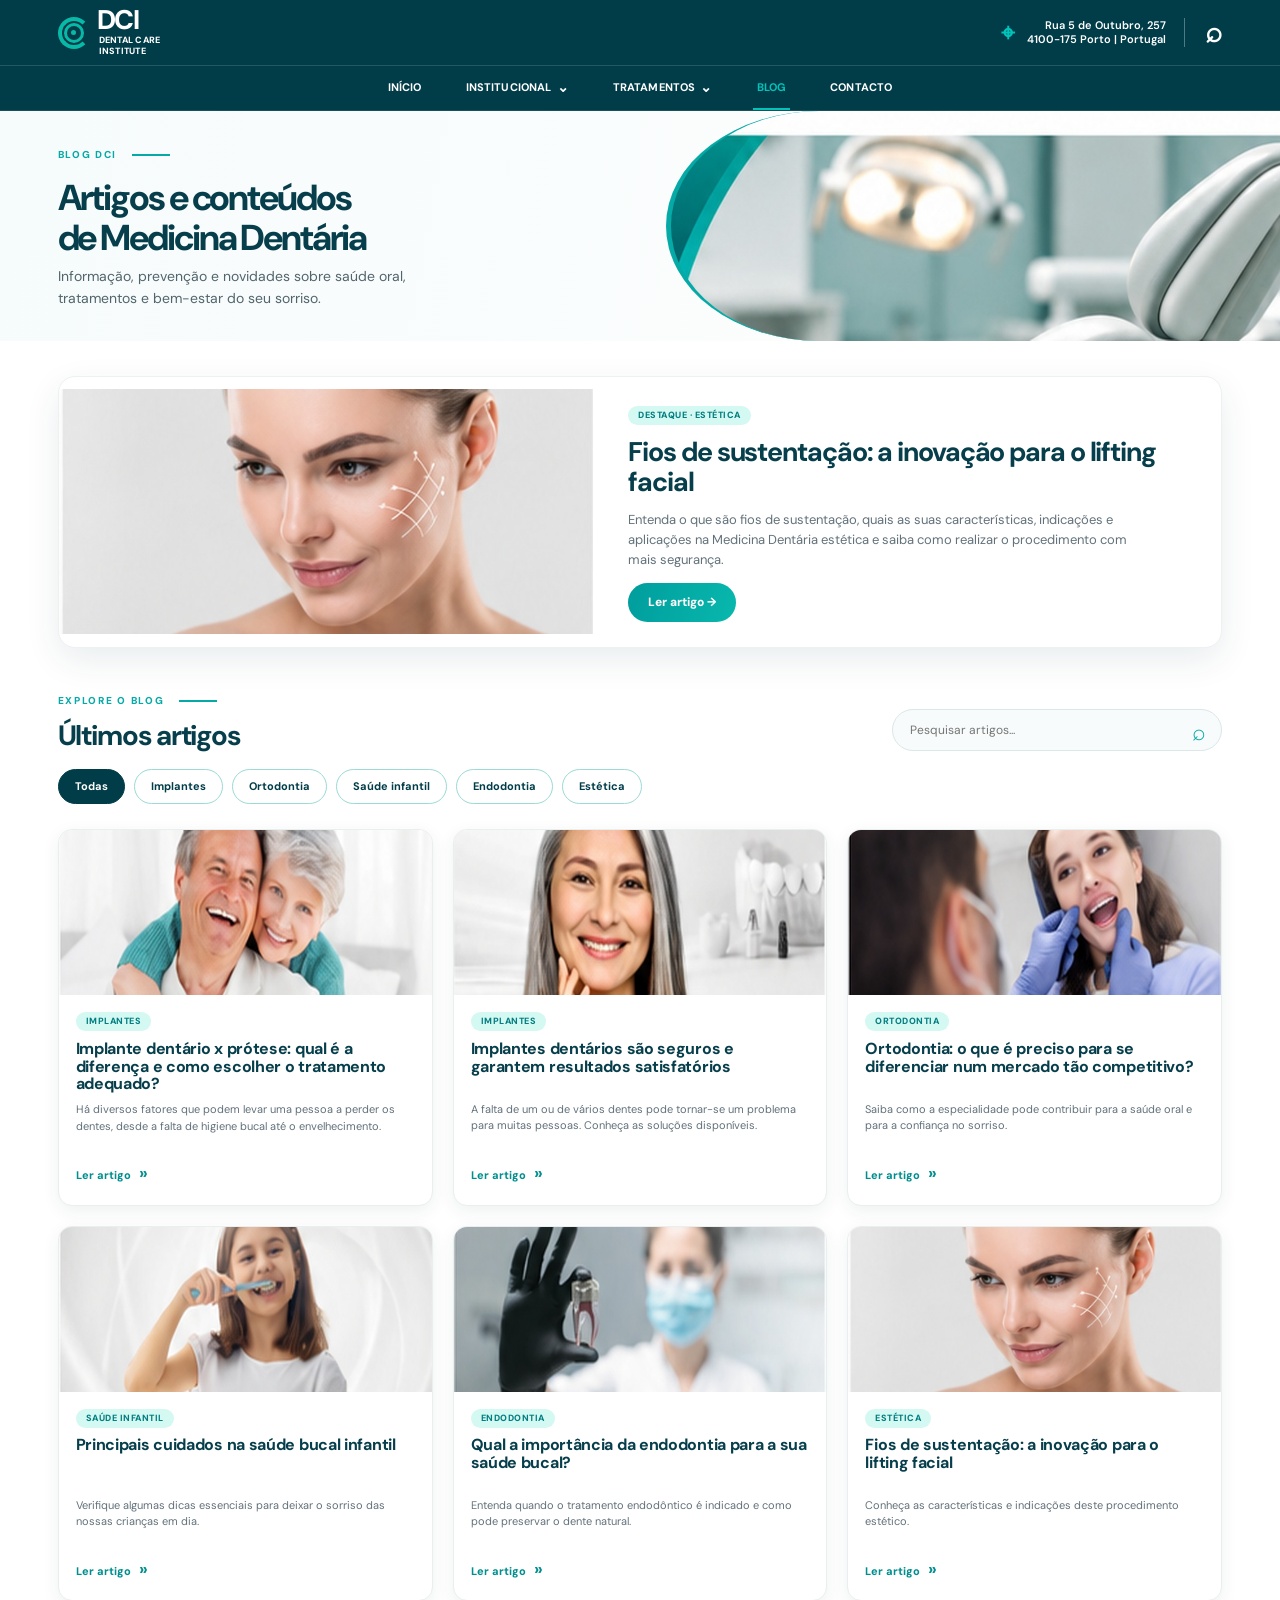
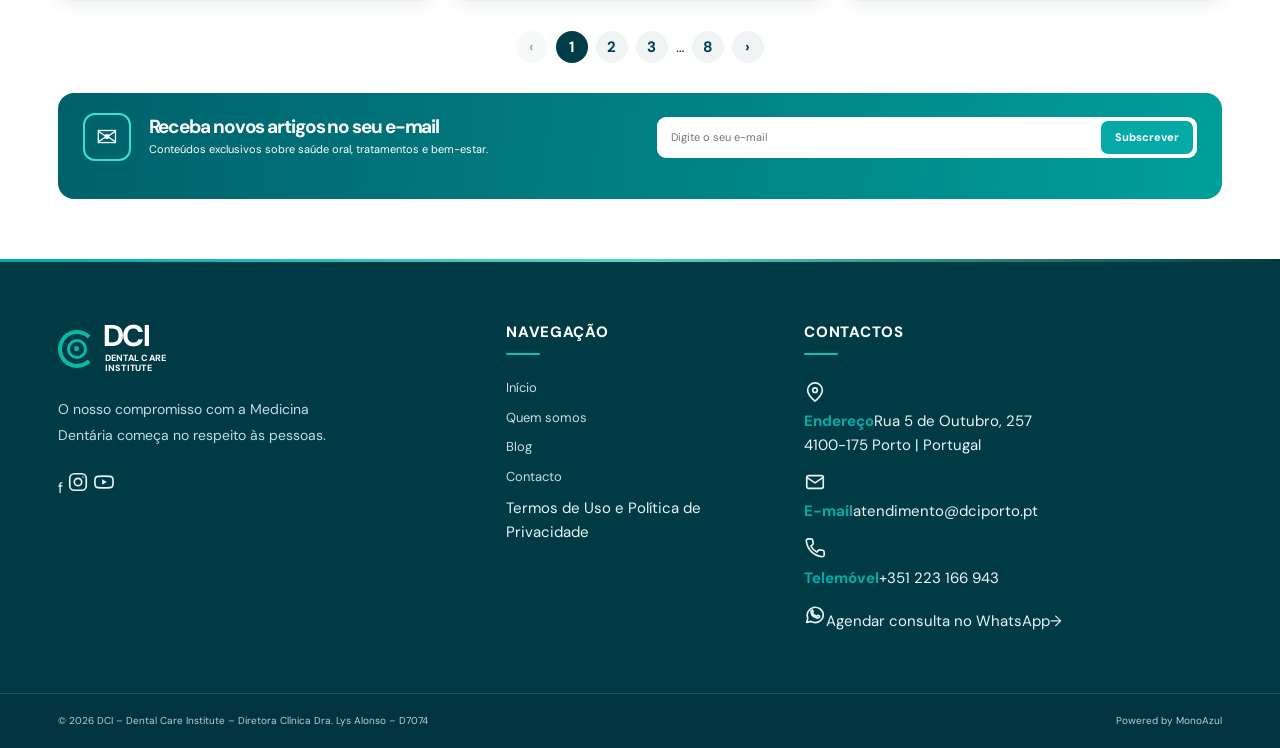
==== commit 2840dd51: "design: aplicar footer DCI clean aprovado na referência" ====
--- a/blog.html
+++ b/blog.html
@@ -41,31 +41,33 @@
  <nav class="pagination" aria-label="Paginação"><button disabled>‹</button><button class="current">1</button><button>2</button><button>3</button><span>…</span><button>8</button><button>›</button></nav>
  <section class="newsletter"><div class="newsletter-icon">✉</div><div><h2>Receba novos artigos no seu e-mail</h2><p>Conteúdos exclusivos sobre saúde oral, tratamentos e bem-estar.</p></div><form id="newsletter-form"><input type="email" placeholder="Digite o seu e-mail" aria-label="O seu e-mail" required><button type="submit">Subscrever</button></form><p class="newsletter-feedback" aria-live="polite"></p></section>
 </div></section></main>
-<footer class="footer">
+<footer class="footer footer-visual-v2">
   <div class="wrap footer-main">
     <div class="footer-about">
       <a class="brand brand-footer" href="index.html" aria-label="DCI Dental Care Institute — Início"><span class="brand-symbol"><i></i></span><span class="brand-word">DCI<small>DENTAL CARE<br>INSTITUTE</small></span></a>
-      <p>Medicina Dentária com dedicação, tecnologia e cuidado humano. O seu sorriso está no centro de tudo o que fazemos.</p>
-      <span class="footer-location">Porto, Portugal</span>
+      <p>O nosso compromisso com a Medicina<br>Dentária começa no respeito às pessoas.</p>
+      <div class="footer-socials" aria-label="Redes sociais">
+        <span aria-label="Facebook" title="Facebook" class="footer-social footer-social-facebook">f</span>
+        <span aria-label="Instagram" title="Instagram" class="footer-social footer-social-instagram"><svg viewBox="0 0 24 24" width="22" height="22" fill="none" stroke="currentColor" stroke-width="1.8" stroke-linecap="round" stroke-linejoin="round" aria-hidden="true"><rect x="3" y="3" width="18" height="18" rx="5"/><circle cx="12" cy="12" r="4"/><circle cx="17.5" cy="6.5" r=".8" fill="currentColor" stroke="none"/></svg></span>
+        <span aria-label="YouTube" title="YouTube" class="footer-social footer-social-youtube"><svg viewBox="0 0 24 24" width="22" height="22" fill="none" stroke="currentColor" stroke-width="1.8" stroke-linecap="round" stroke-linejoin="round" aria-hidden="true"><path d="M21.5 8a2.7 2.7 0 0 0-1.9-1.9C17.9 5.6 12 5.6 12 5.6s-5.9 0-7.6.5A2.7 2.7 0 0 0 2.5 8 28 28 0 0 0 2 12a28 28 0 0 0 .5 4 2.7 2.7 0 0 0 1.9 1.9c1.7.5 7.6.5 7.6.5s5.9 0 7.6-.5a2.7 2.7 0 0 0 1.9-1.9 28 28 0 0 0 .5-4 28 28 0 0 0-.5-4Z"/><path d="m10 9 5 3-5 3Z" fill="currentColor" stroke="none"/></svg></span>
+      </div>
     </div>
-    <nav class="footer-links" aria-label="Links do rodapé">
-      <h3>Explorar</h3>
+    <nav class="footer-links" aria-label="Navegação do rodapé">
+      <h3>Navegação</h3>
       <a href="index.html">Início</a>
       <a href="quem-somos.html">Quem somos</a>
-      <a href="infraestrutura.html">Infraestrutura</a>
-      <a href="index.html#tratamentos">Tratamentos</a>
       <a href="blog.html">Blog</a>
       <a href="contacto.html">Contacto</a>
+      <span class="footer-legal-label">Termos de Uso e Política de Privacidade</span>
     </nav>
     <div class="footer-contact">
-      <h3>Estamos aqui para si</h3>
-      <p class="footer-contact-intro">Tem dúvidas ou pretende marcar uma consulta? A nossa equipa está disponível para ajudar.</p>
-      <a class="footer-contact-item" href="mailto:atendimento@dciporto.pt"><span class="footer-contact-label">E-mail</span><span>atendimento@dciporto.pt</span></a>
-      <a class="footer-contact-item" href="tel:+351223166943"><span class="footer-contact-label">Telefone</span><span>+351 223 166 943</span></a>
-      <div class="footer-contact-item"><span class="footer-contact-label">Morada</span><span>Rua 5 de Outubro, 257<br>4100-175 Porto, Portugal</span></div>
-      <a class="footer-cta" href="https://wa.me/351911841964" target="_blank" rel="noopener noreferrer">Falar com a nossa equipa <span aria-hidden="true">↗</span></a>
+      <h3>Contactos</h3>
+      <div class="footer-contact-row"><span class="footer-contact-icon"><svg viewBox="0 0 24 24" width="22" height="22" fill="none" stroke="currentColor" stroke-width="1.8" stroke-linecap="round" stroke-linejoin="round" aria-hidden="true"><path d="M20 10c0 5-8 12-8 12S4 15 4 10a8 8 0 1 1 16 0Z"/><circle cx="12" cy="10" r="2.5"/></svg></span><div><strong>Endereço</strong><span>Rua 5 de Outubro, 257<br>4100-175 Porto | Portugal</span></div></div>
+      <a class="footer-contact-row" href="mailto:atendimento@dciporto.pt"><span class="footer-contact-icon"><svg viewBox="0 0 24 24" width="22" height="22" fill="none" stroke="currentColor" stroke-width="1.8" stroke-linecap="round" stroke-linejoin="round" aria-hidden="true"><rect x="3" y="5" width="18" height="14" rx="2"/><path d="m3 7 9 6 9-6"/></svg></span><div><strong>E-mail</strong><span>atendimento@dciporto.pt</span></div></a>
+      <a class="footer-contact-row" href="tel:+351223166943"><span class="footer-contact-icon"><svg viewBox="0 0 24 24" width="22" height="22" fill="none" stroke="currentColor" stroke-width="1.8" stroke-linecap="round" stroke-linejoin="round" aria-hidden="true"><path d="M22 16.5v3a2 2 0 0 1-2.2 2A19.5 19.5 0 0 1 2.5 4.2 2 2 0 0 1 4.5 2h3a2 2 0 0 1 2 1.7l.5 3a2 2 0 0 1-.6 1.7L7.5 10a16 16 0 0 0 6.5 6.5l1.6-1.9a2 2 0 0 1 1.7-.6l3 .5a2 2 0 0 1 1.7 2Z"/></svg></span><div><strong>Telemóvel</strong><span>+351 223 166 943</span></div></a>
+      <a class="footer-whatsapp" href="https://wa.me/351911841964" target="_blank" rel="noopener noreferrer"><svg viewBox="0 0 24 24" width="22" height="22" fill="none" stroke="currentColor" stroke-width="1.8" stroke-linecap="round" stroke-linejoin="round" aria-hidden="true"><path d="M21 11.5a8.8 8.8 0 0 1-13.4 7.5L3 20l1.1-4.3A8.8 8.8 0 1 1 21 11.5Z"/><path d="M9 8.5c.4 2.3 2.2 4.2 4.5 5l1.5-1.2 2.1 1.1c-.3 1.7-1.7 2.2-3.2 1.8-3.5-.9-5.8-3.5-6.2-6.3-.2-1.1.4-2.3 1.3-2.6l1 1.9Z"/></svg><span>Agendar consulta no WhatsApp</span><span aria-hidden="true">→</span></a>
     </div>
   </div>
-  <div class="footer-bottom"><div class="wrap"><span>© 2026 DCI — Dental Care Institute. Todos os direitos reservados.</span><span>Diretora Clínica: Dra. Lys Alonso · D7074</span><span>Powered by MonoAzul</span></div></div>
+  <div class="footer-bottom"><div class="wrap"><span>© 2026 DCI – Dental Care Institute – Diretora Clínica Dra. Lys Alonso – D7074</span><span>Powered by MonoAzul</span></div></div>
 </footer>
 <script src="js/main.js"></script></body></html>
--- a/css/styles.css
+++ b/css/styles.css
@@ -332,3 +332,34 @@
  .infra-visit{padding:38px 0}.infra-visit-inner{align-items:flex-start;flex-direction:column}.infra-visit h2{font-size:29px}.visit-address{min-width:0;width:100%;padding:18px}
 }
 @media(max-width:390px){.infra-feature-grid{grid-template-columns:1fr}.infra-slide{flex-basis:100%}}
+
+
+/* Footer premium — DCI */
+.footer{background:#003b45;color:#e9f5f5;position:relative;overflow:hidden}
+.footer:before{content:"";position:absolute;inset:0 0 auto;height:3px;background:linear-gradient(90deg,#00a9a3,#55d6c6,transparent)}
+.footer-main{display:grid;grid-template-columns:1.15fr .7fr 1.25fr;gap:clamp(32px,5vw,80px);padding:65px 0 60px;align-items:start}
+.footer-about,.footer-links{border:0}
+.footer .brand-footer{margin:0 0 24px}
+.footer .brand-footer .brand-symbol{width:38px;height:38px}
+.footer .brand-footer .brand-word{font-size:30px}
+.footer-about p{max-width:310px;margin:0 0 22px;font-size:14px;line-height:1.85;color:#c4dcdf}
+.footer-location{display:inline-flex;align-items:center;gap:9px;color:#7fe2d8;font-size:12px;font-weight:700}
+.footer-location:before{content:"";width:7px;height:7px;border-radius:50%;background:#4bddcf;box-shadow:0 0 0 4px #4bddcf21}
+.footer-links{display:flex;flex-direction:column;align-items:flex-start;gap:12px;padding:0}
+.footer-links h3,.footer-contact h3{margin:0 0 12px;color:#fff;font-size:15px;font-weight:800;letter-spacing:.7px;text-transform:uppercase}
+.footer-links h3:after,.footer-contact h3:after{content:"";display:block;width:34px;height:2px;margin-top:12px;background:#13bdb1;border-radius:2px}
+.footer-links a{font-size:13px;color:#c9dddf;line-height:1.35;transition:color .2s,transform .2s}
+.footer-links a:hover,.footer-links a:focus-visible{color:#77eadf;transform:translateX(4px)}
+.footer-contact{display:flex;flex-direction:column;gap:14px}
+.footer-contact-intro{font-size:13px;line-height:1.75;color:#c4dcdf;margin:0 0 4px}
+.footer-contact-item{display:flex;flex-direction:column;gap:3px;font-size:13px;line-height:1.5;color:#effbfa;overflow-wrap:anywhere}
+.footer-contact-item .footer-contact-label{font-size:11px;color:#72d8d0;text-transform:uppercase;letter-spacing:.7px;font-weight:800}
+a.footer-contact-item:hover,a.footer-contact-item:focus-visible{color:#78ece0}
+.footer-cta{display:inline-flex;align-items:center;justify-content:space-between;gap:20px;align-self:flex-start;margin-top:8px;background:#11b8ae;color:#003b45;padding:13px 18px;border-radius:9px;font-size:12px;font-weight:800;transition:background .2s,transform .2s}
+.footer-cta:hover,.footer-cta:focus-visible{background:#74e6db;color:#003b45;transform:translateY(-2px)}
+.footer-cta span{font-size:18px;line-height:1}
+.footer-bottom{border-top:1px solid #ffffff24;background:#00343e}
+.footer-bottom .wrap{display:flex;justify-content:space-between;align-items:center;gap:18px;flex-wrap:wrap;padding:19px 0;font-size:10px;line-height:1.6;color:#bad0d3}
+@media(max-width:950px){.footer-main{grid-template-columns:1fr .65fr 1.1fr;gap:28px;padding:50px 0}.footer-bottom .wrap{justify-content:flex-start}}
+@media(max-width:680px){.footer-main{grid-template-columns:1fr 1fr;gap:35px 22px;padding:44px 0 38px}.footer-about{grid-column:1/-1}.footer-about p{max-width:440px}.footer-links{padding:0}.footer-contact{grid-column:auto;border:0;padding:0}.footer-cta{padding:11px 12px;font-size:11px}.footer-bottom .wrap{flex-direction:column;align-items:flex-start;gap:5px;padding:16px 0;font-size:10px}}
+@media(max-width:430px){.footer-main{grid-template-columns:1fr;gap:33px}.footer-about,.footer-contact{grid-column:auto}.footer-links{gap:11px}.footer-cta{width:100%;justify-content:space-between;padding:13px 16px}}
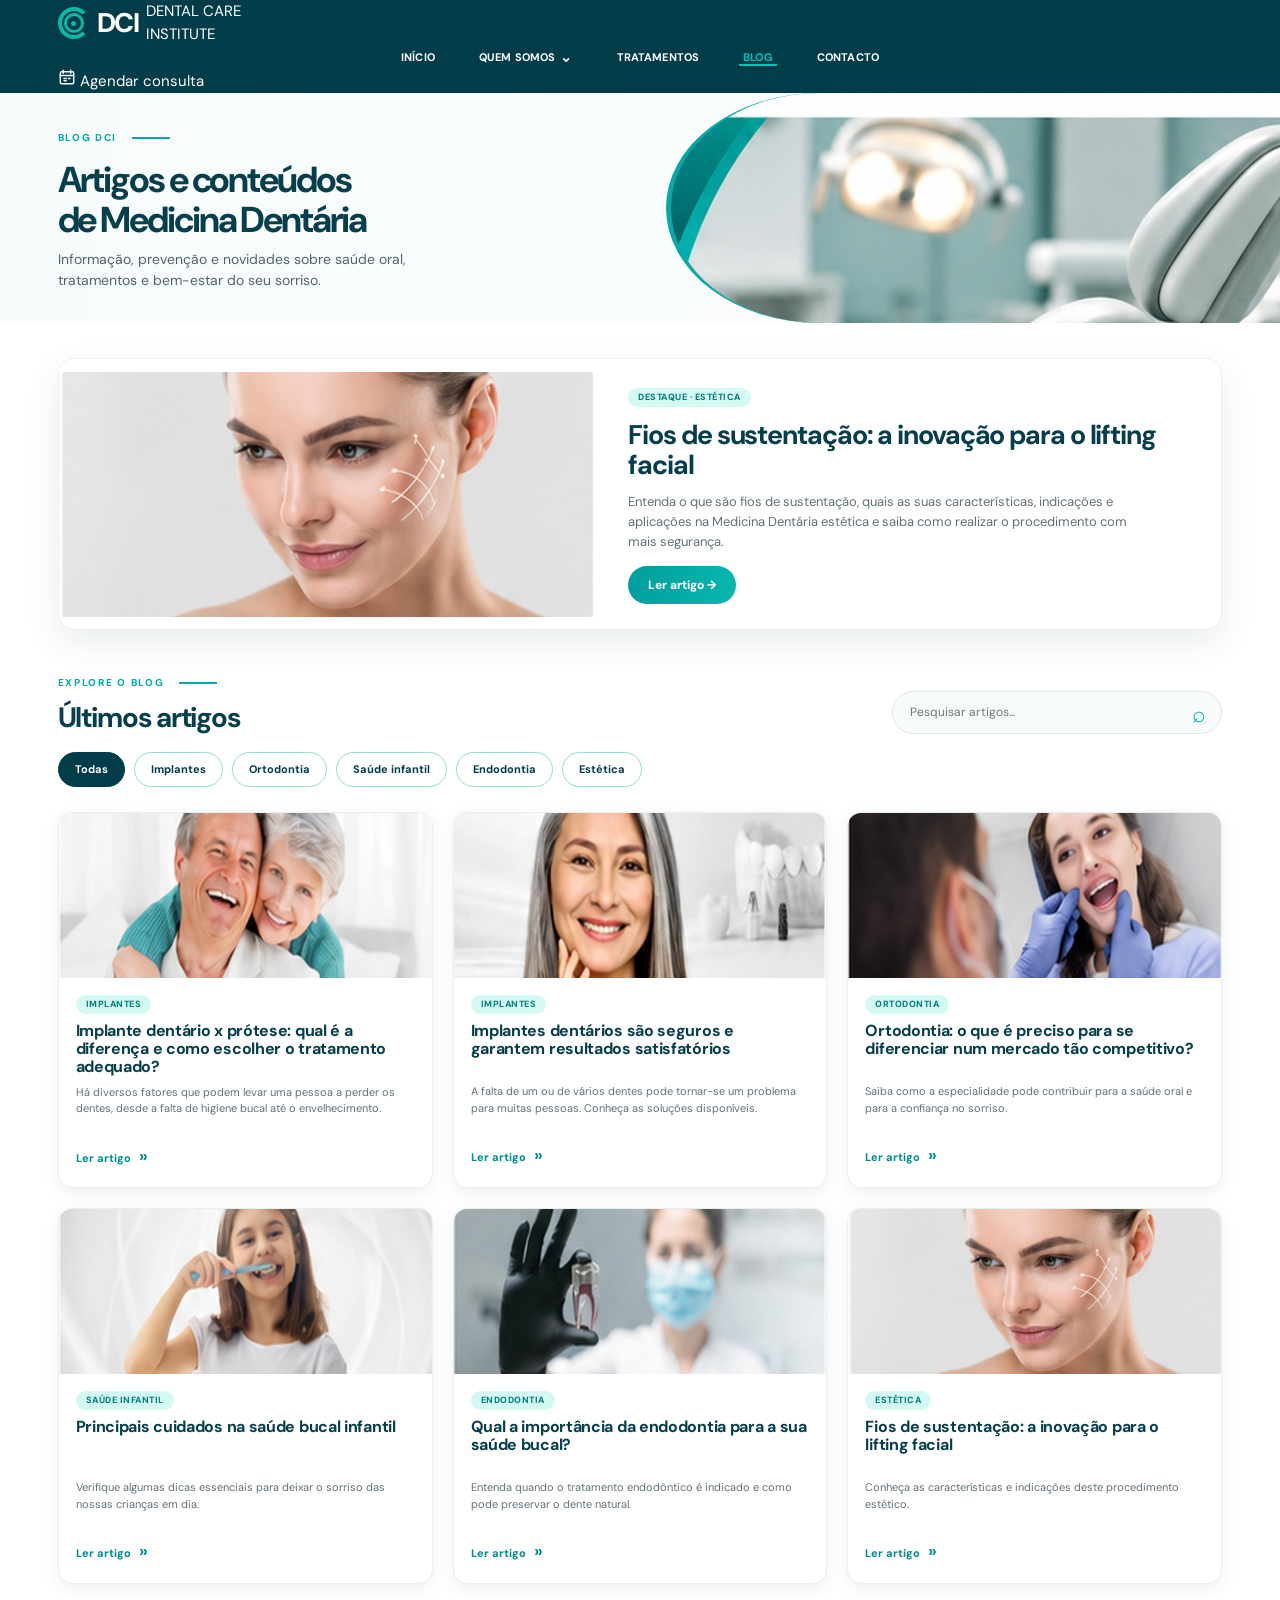
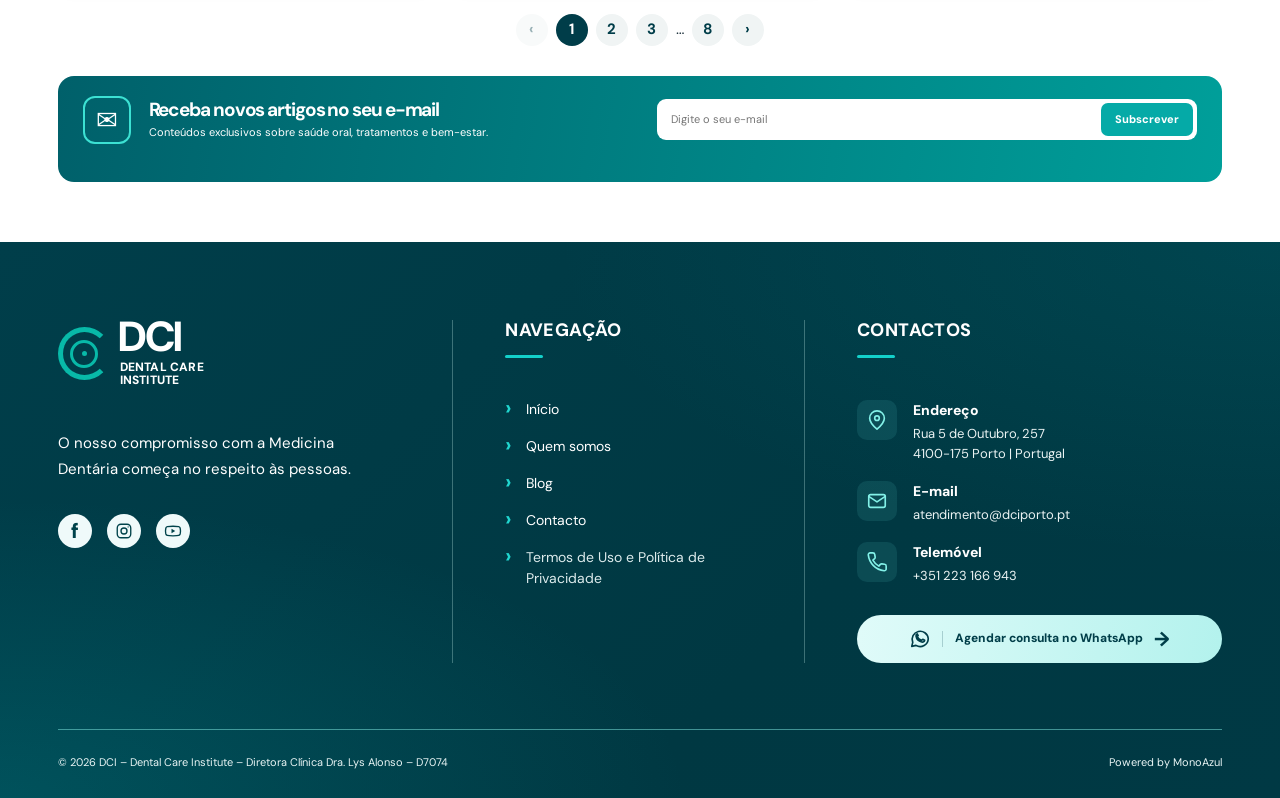
==== commit 226827b8: "design: implementar menu DCI clean sem redes sociais" ====
--- a/blog.html
+++ b/blog.html
@@ -1,27 +1,31 @@
 <!doctype html>
 <html lang="pt-PT"><head><meta charset="utf-8"><meta name="viewport" content="width=device-width,initial-scale=1"><meta name="description" content="Artigos e conteúdos de Medicina Dentária, saúde oral, prevenção e bem-estar."><title>Blog | DCI Dental Care Institute</title><link rel="preconnect" href="https://fonts.googleapis.com"><link rel="preconnect" href="https://fonts.gstatic.com" crossorigin><link href="https://fonts.googleapis.com/css2?family=DM+Sans:wght@400;500;600;700;800&display=swap" rel="stylesheet"><link rel="stylesheet" href="css/styles.css"></head>
 <body class="page-blog">
-<header class="site-header">
-  <div class="topbar wrap">
-    <a class="brand" href="index.html" aria-label="DCI Dental Care Institute">
-      <span class="brand-symbol"><i></i></span><span class="brand-word">DCI<small>DENTAL CARE<br>INSTITUTE</small></span>
+<header class="site-header site-header-modern">
+  <div class="wrap header-shell">
+    <a class="brand header-brand" href="index.html" aria-label="DCI Dental Care Institute — Início">
+      <span class="brand-symbol"><i></i></span>
+      <span class="brand-word">DCI</span>
+      <span class="brand-descriptor">DENTAL CARE<br>INSTITUTE</span>
     </a>
-    <div class="header-meta"><span class="pin">⌖</span><span>Rua 5 de Outubro, 257<br>4100-175 Porto | Portugal</span><span class="search-mark">⌕</span></div>
-  </div>
-  <div class="nav-row">
-    <div class="wrap nav-wrap">
-      <button class="menu-toggle" aria-label="Abrir menu" aria-expanded="false">☰</button>
-      <nav class="main-nav" aria-label="Navegação principal">
-        <a href="index.html" data-page="home">Início</a>
-        <div class="nav-dropdown">
-          <a href="quem-somos.html" data-page="about">Institucional <span class="chevron">⌄</span></a>
-          <div class="dropdown-menu"><a href="quem-somos.html">Quem somos</a><a href="infraestrutura.html" data-page="infrastructure">Infraestrutura</a></div>
+    <button class="menu-toggle" type="button" aria-label="Abrir menu" aria-expanded="false" aria-controls="main-navigation">☰</button>
+    <nav class="main-nav" id="main-navigation" aria-label="Navegação principal">
+      <a href="index.html" data-page="home">Início</a>
+      <div class="nav-dropdown">
+        <a href="quem-somos.html" data-page="about">Quem somos <span class="chevron" aria-hidden="true">⌄</span></a>
+        <div class="dropdown-menu">
+          <a href="quem-somos.html">Sobre a DCI</a>
+          <a href="infraestrutura.html" data-page="infrastructure">Infraestrutura</a>
         </div>
-        <a href="index.html#tratamentos">Tratamentos <span class="chevron">⌄</span></a>
-        <a href="blog.html" data-page="blog">Blog</a>
-        <a href="contacto.html" data-page="contact">Contacto</a>
-      </nav>
-    </div>
+      </div>
+      <a href="index.html#tratamentos">Tratamentos</a>
+      <a href="blog.html" data-page="blog">Blog</a>
+      <a href="contacto.html" data-page="contact">Contacto</a>
+    </nav>
+    <a class="header-cta" href="https://wa.me/351911841964" target="_blank" rel="noopener noreferrer" aria-label="Agendar consulta pelo WhatsApp">
+      <svg viewBox="0 0 24 24" width="18" height="18" fill="none" stroke="currentColor" stroke-width="1.8" stroke-linecap="round" stroke-linejoin="round" aria-hidden="true"><rect x="3" y="5" width="18" height="16" rx="2"/><path d="M7 3v4M17 3v4M3 10h18M8 14h3M8 17h3M14 14h2"/></svg>
+      <span>Agendar consulta</span>
+    </a>
   </div>
 </header>
 <main>
--- a/css/styles.css
+++ b/css/styles.css
@@ -363,3 +363,44 @@
 @media(max-width:950px){.footer-main{grid-template-columns:1fr .65fr 1.1fr;gap:28px;padding:50px 0}.footer-bottom .wrap{justify-content:flex-start}}
 @media(max-width:680px){.footer-main{grid-template-columns:1fr 1fr;gap:35px 22px;padding:44px 0 38px}.footer-about{grid-column:1/-1}.footer-about p{max-width:440px}.footer-links{padding:0}.footer-contact{grid-column:auto;border:0;padding:0}.footer-cta{padding:11px 12px;font-size:11px}.footer-bottom .wrap{flex-direction:column;align-items:flex-start;gap:5px;padding:16px 0;font-size:10px}}
 @media(max-width:430px){.footer-main{grid-template-columns:1fr;gap:33px}.footer-about,.footer-contact{grid-column:auto}.footer-links{gap:11px}.footer-cta{width:100%;justify-content:space-between;padding:13px 16px}}
+
+
+/* Footer visual DCI — referência aprovada */
+.footer-visual-v2{background:radial-gradient(ellipse at 0% 100%,rgba(0,154,160,.24),transparent 38%),radial-gradient(ellipse at 100% 0%,rgba(0,128,139,.19),transparent 40%),linear-gradient(135deg,#003e4a 0%,#003842 64%,#003944 100%);color:#fff}
+.footer-visual-v2:before{display:none}
+.footer-visual-v2 .footer-main{grid-template-columns:1.04fr .93fr 1.1fr;gap:0;padding:78px 0 66px;align-items:stretch}
+.footer-visual-v2 .footer-about,.footer-visual-v2 .footer-links,.footer-visual-v2 .footer-contact{min-width:0}
+.footer-visual-v2 .footer-about{padding-right:46px}
+.footer-visual-v2 .footer-links{padding:0 42px 0 52px;border-left:1px solid rgba(201,245,239,.3);border-right:1px solid rgba(201,245,239,.3);gap:16px}
+.footer-visual-v2 .footer-contact{padding-left:52px;gap:17px;display:flex;flex-direction:column}
+.footer-visual-v2 .brand-footer{margin-bottom:42px;transform-origin:left center}
+.footer-visual-v2 .brand-footer .brand-symbol{width:53px;height:53px;border-width:5px}
+.footer-visual-v2 .brand-footer .brand-symbol:before{width:22px;height:22px}
+.footer-visual-v2 .brand-footer .brand-word{font-size:42px;letter-spacing:-1.8px}
+.footer-visual-v2 .brand-footer .brand-word small{font-size:12px;line-height:1.1;letter-spacing:.2px;margin-top:7px}
+.footer-visual-v2 .footer-about p{font-size:15px;line-height:1.75;color:#fff;max-width:360px;margin:0 0 32px}
+.footer-visual-v2 .footer-socials{display:flex;align-items:center;gap:15px}
+.footer-visual-v2 .footer-social{display:inline-flex;align-items:center;justify-content:center;border-radius:50%;width:34px;height:34px;background:#effafa;color:#00434b;font-weight:800;font-size:21px}
+.footer-visual-v2 .footer-social svg{width:18px;height:18px}
+.footer-visual-v2 h3{margin:0 0 25px;font-size:18px;line-height:1.2;color:#fff;text-transform:uppercase;letter-spacing:.4px}
+.footer-visual-v2 h3:after{width:38px;height:3px;margin-top:14px;background:#13d0ca}
+.footer-visual-v2 .footer-links a,.footer-visual-v2 .footer-legal-label{position:relative;padding-left:21px;color:#fff;font-size:14px;line-height:1.5;transform:none}
+.footer-visual-v2 .footer-links a:before,.footer-visual-v2 .footer-legal-label:before{content:"›";position:absolute;left:0;top:-1px;color:#20d6cf;font-size:21px;font-weight:700;line-height:1}
+.footer-visual-v2 .footer-links a:hover{color:#8cf1e9;transform:translateX(3px)}
+.footer-visual-v2 .footer-legal-label{color:#dcebec}
+.footer-visual-v2 .footer-contact-row{display:flex;align-items:flex-start;gap:16px;color:#fff;font-size:13px;line-height:1.55}
+.footer-visual-v2 .footer-contact-icon{flex:none;display:flex;align-items:center;justify-content:center;width:40px;height:40px;border-radius:10px;background:rgba(83,197,198,.13);color:#83f1e8}
+.footer-visual-v2 .footer-contact-row>div{min-width:0}
+.footer-visual-v2 .footer-contact-row strong{display:block;color:#fff;font-size:14px;font-weight:800;margin-bottom:2px}
+.footer-visual-v2 .footer-contact-row span:not(.footer-contact-icon){color:#eaf3f3}
+.footer-visual-v2 a.footer-contact-row:hover span:not(.footer-contact-icon){color:#8cf1e9}
+.footer-visual-v2 .footer-whatsapp{display:flex;align-items:center;justify-content:center;gap:11px;margin-top:12px;padding:13px 15px;background:linear-gradient(100deg,#e0fbf9,#b3f2ed);border-radius:100px;color:#003e49;font-weight:800;font-size:12px;line-height:1.3;transition:transform .2s,box-shadow .2s}
+.footer-visual-v2 .footer-whatsapp>svg{flex:none;width:22px;height:22px}
+.footer-visual-v2 .footer-whatsapp span:nth-child(2){border-left:1px solid rgba(0,61,73,.22);padding-left:12px}
+.footer-visual-v2 .footer-whatsapp span:last-child{font-size:20px;line-height:1}
+.footer-visual-v2 .footer-whatsapp:hover{transform:translateY(-2px);box-shadow:0 8px 24px rgba(45,233,222,.18);color:#003e49}
+.footer-visual-v2 .footer-bottom{background:transparent;border:0}
+.footer-visual-v2 .footer-bottom .wrap{border-top:1px solid rgba(119,223,216,.55);padding:24px 0 26px;display:flex;align-items:center;justify-content:space-between;gap:15px;color:#e9f5f5;font-size:11px}
+@media(max-width:950px){.footer-visual-v2 .footer-main{grid-template-columns:1fr .8fr 1.1fr;padding:56px 0 48px}.footer-visual-v2 .footer-about{padding-right:22px}.footer-visual-v2 .footer-links{padding:0 23px}.footer-visual-v2 .footer-contact{padding-left:23px}.footer-visual-v2 .brand-footer .brand-word{font-size:35px}.footer-visual-v2 .footer-about p{font-size:13px}.footer-visual-v2 .footer-links a,.footer-visual-v2 .footer-legal-label{font-size:12px}.footer-visual-v2 .footer-whatsapp{font-size:11px;padding:12px 9px;gap:7px}}
+@media(max-width:680px){.footer-visual-v2 .footer-main{grid-template-columns:1fr 1fr;gap:34px 0;padding:46px 0 32px}.footer-visual-v2 .footer-about{grid-column:1/-1;padding:0}.footer-visual-v2 .footer-about p{font-size:14px;margin-bottom:20px}.footer-visual-v2 .brand-footer{margin-bottom:22px}.footer-visual-v2 .footer-links{border-left:0;border-right:1px solid rgba(201,245,239,.3);padding:0 20px 0 0}.footer-visual-v2 .footer-contact{grid-column:auto;padding:0 0 0 20px}.footer-visual-v2 h3{font-size:15px;margin-bottom:13px}.footer-visual-v2 .footer-contact-row{gap:9px;font-size:11px}.footer-visual-v2 .footer-contact-icon{width:29px;height:29px}.footer-visual-v2 .footer-contact-icon svg{width:16px;height:16px}.footer-visual-v2 .footer-contact-row strong{font-size:12px}.footer-visual-v2 .footer-whatsapp{border-radius:12px;font-size:10px;flex-wrap:wrap}.footer-visual-v2 .footer-bottom .wrap{flex-direction:column;align-items:flex-start;font-size:10px;gap:8px}}
+@media(max-width:430px){.footer-visual-v2 .footer-main{grid-template-columns:1fr;gap:30px}.footer-visual-v2 .footer-about{grid-column:auto}.footer-visual-v2 .footer-links{border:0;padding:0}.footer-visual-v2 .footer-contact{padding:0}.footer-visual-v2 .footer-whatsapp{align-self:flex-start;flex-wrap:nowrap;border-radius:100px;padding:13px 17px}.footer-visual-v2 .footer-contact-row{font-size:13px}.footer-visual-v2 .footer-contact-icon{width:40px;height:40px}.footer-visual-v2 .footer-contact-icon svg{width:20px;height:20px}}
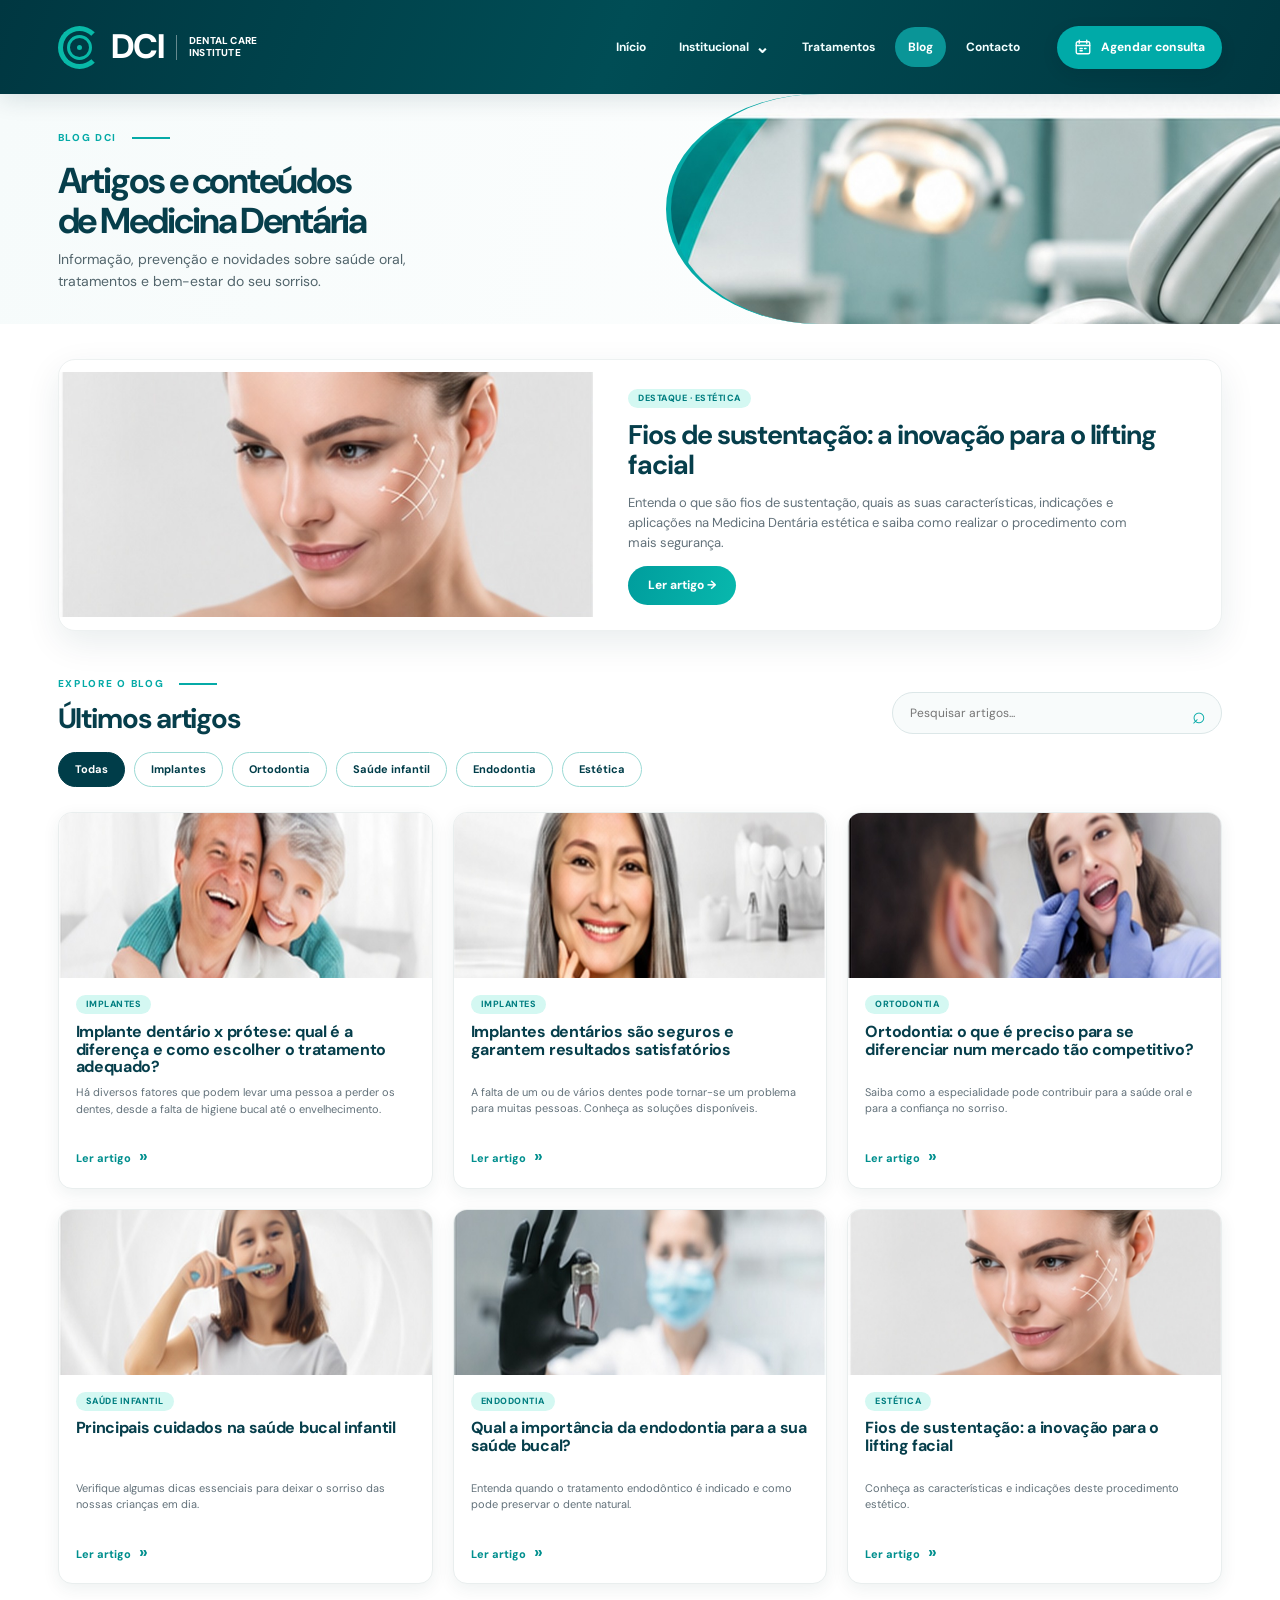
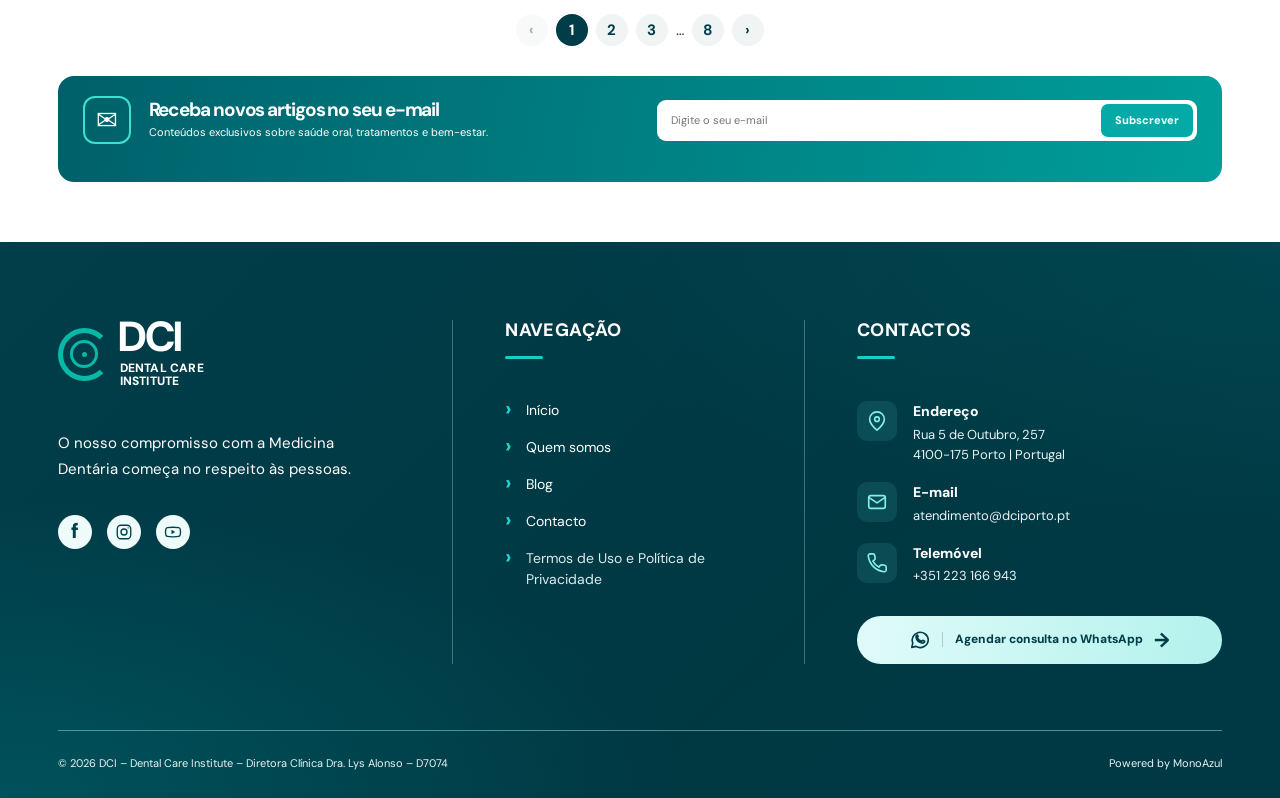
==== commit 3954572a: "nav: restaurar nomenclatura Institucional" ====
--- a/blog.html
+++ b/blog.html
@@ -12,7 +12,7 @@
     <nav class="main-nav" id="main-navigation" aria-label="Navegação principal">
       <a href="index.html" data-page="home">Início</a>
       <div class="nav-dropdown">
-        <a href="quem-somos.html" data-page="about">Quem somos <span class="chevron" aria-hidden="true">⌄</span></a>
+        <a href="quem-somos.html" data-page="about">Institucional <span class="chevron" aria-hidden="true">⌄</span></a>
         <div class="dropdown-menu">
           <a href="quem-somos.html">Sobre a DCI</a>
           <a href="infraestrutura.html" data-page="infrastructure">Infraestrutura</a>
--- a/css/styles.css
+++ b/css/styles.css
@@ -404,3 +404,52 @@
 @media(max-width:950px){.footer-visual-v2 .footer-main{grid-template-columns:1fr .8fr 1.1fr;padding:56px 0 48px}.footer-visual-v2 .footer-about{padding-right:22px}.footer-visual-v2 .footer-links{padding:0 23px}.footer-visual-v2 .footer-contact{padding-left:23px}.footer-visual-v2 .brand-footer .brand-word{font-size:35px}.footer-visual-v2 .footer-about p{font-size:13px}.footer-visual-v2 .footer-links a,.footer-visual-v2 .footer-legal-label{font-size:12px}.footer-visual-v2 .footer-whatsapp{font-size:11px;padding:12px 9px;gap:7px}}
 @media(max-width:680px){.footer-visual-v2 .footer-main{grid-template-columns:1fr 1fr;gap:34px 0;padding:46px 0 32px}.footer-visual-v2 .footer-about{grid-column:1/-1;padding:0}.footer-visual-v2 .footer-about p{font-size:14px;margin-bottom:20px}.footer-visual-v2 .brand-footer{margin-bottom:22px}.footer-visual-v2 .footer-links{border-left:0;border-right:1px solid rgba(201,245,239,.3);padding:0 20px 0 0}.footer-visual-v2 .footer-contact{grid-column:auto;padding:0 0 0 20px}.footer-visual-v2 h3{font-size:15px;margin-bottom:13px}.footer-visual-v2 .footer-contact-row{gap:9px;font-size:11px}.footer-visual-v2 .footer-contact-icon{width:29px;height:29px}.footer-visual-v2 .footer-contact-icon svg{width:16px;height:16px}.footer-visual-v2 .footer-contact-row strong{font-size:12px}.footer-visual-v2 .footer-whatsapp{border-radius:12px;font-size:10px;flex-wrap:wrap}.footer-visual-v2 .footer-bottom .wrap{flex-direction:column;align-items:flex-start;font-size:10px;gap:8px}}
 @media(max-width:430px){.footer-visual-v2 .footer-main{grid-template-columns:1fr;gap:30px}.footer-visual-v2 .footer-about{grid-column:auto}.footer-visual-v2 .footer-links{border:0;padding:0}.footer-visual-v2 .footer-contact{padding:0}.footer-visual-v2 .footer-whatsapp{align-self:flex-start;flex-wrap:nowrap;border-radius:100px;padding:13px 17px}.footer-visual-v2 .footer-contact-row{font-size:13px}.footer-visual-v2 .footer-contact-icon{width:40px;height:40px}.footer-visual-v2 .footer-contact-icon svg{width:20px;height:20px}}
+
+
+/* Cabeçalho moderno DCI — layout único, sem redes sociais */
+.site-header-modern{position:relative;z-index:30;color:#fff;background:linear-gradient(112deg,#003741 0%,#004d55 48%,#003740 100%);border:0;box-shadow:0 6px 22px rgba(0,48,57,.12)}
+.site-header-modern .header-shell{min-height:94px;display:flex;align-items:center;justify-content:space-between;gap:24px}
+.site-header-modern .header-brand{display:inline-flex;align-items:center;gap:10px;flex:none;min-width:0;color:#fff}
+.site-header-modern .header-brand .brand-symbol{width:43px;height:43px;border-width:5px}
+.site-header-modern .header-brand .brand-symbol:before{width:19px;height:19px}
+.site-header-modern .header-brand .brand-word{font-size:34px;line-height:1;letter-spacing:-1.5px;font-weight:800}
+.site-header-modern .brand-descriptor{display:block;padding-left:12px;margin-left:3px;border-left:1px solid #ffffff65;color:#fff;font-size:10px;line-height:1.25;font-weight:800;letter-spacing:.2px}
+.site-header-modern .main-nav{display:flex;align-items:center;justify-content:center;gap:7px;height:auto;margin-left:auto}
+.site-header-modern .main-nav>a,.site-header-modern .main-nav .nav-dropdown>a{height:auto;display:flex;align-items:center;gap:6px;padding:12px 13px;border-radius:24px;color:#f2ffff;font-size:12px;font-weight:700;text-transform:none;letter-spacing:0;white-space:nowrap;line-height:1.4;transition:background .2s,color .2s}
+.site-header-modern .main-nav>a:hover,.site-header-modern .main-nav .nav-dropdown>a:hover,.site-header-modern .main-nav>a.active,.site-header-modern .main-nav .nav-dropdown>a.active{background:#0a9597;color:#fff}
+.site-header-modern .main-nav a.active:after{display:none}
+.site-header-modern .nav-dropdown{height:auto}
+.site-header-modern .nav-dropdown .chevron{font-size:17px;line-height:1}
+.site-header-modern .dropdown-menu{top:calc(100% + 8px);left:0;padding:8px;background:#fff;min-width:190px;border:1px solid #e5efee;border-radius:12px;box-shadow:0 16px 36px #001d2440}
+.site-header-modern .dropdown-menu a{display:block;color:#003e49;padding:11px 13px;border-radius:7px;font-size:12px;text-transform:none;white-space:nowrap}
+.site-header-modern .dropdown-menu a:hover,.site-header-modern .dropdown-menu a.active{background:#eaf8f6;color:#007e7b}
+.site-header-modern .header-cta{display:inline-flex;align-items:center;justify-content:center;gap:9px;flex:none;min-height:43px;padding:11px 17px;border-radius:30px;background:#00aaa8;color:#fff;font-size:12px;font-weight:800;white-space:nowrap;box-shadow:0 5px 16px rgba(0,27,31,.12);transition:transform .2s,background .2s}
+.site-header-modern .header-cta:hover{background:#07c6bb;transform:translateY(-1px)}
+.site-header-modern .menu-toggle{display:none;color:#fff;border:1px solid #ffffff5e;border-radius:9px;width:43px;height:43px;font-size:23px;cursor:pointer}
+@media(max-width:1150px){.site-header-modern .header-shell{gap:12px}.site-header-modern .header-brand{gap:7px}.site-header-modern .header-brand .brand-word{font-size:30px}.site-header-modern .brand-descriptor{font-size:9px;padding-left:9px}.site-header-modern .main-nav{gap:0}.site-header-modern .main-nav>a,.site-header-modern .main-nav .nav-dropdown>a{padding:10px 9px;font-size:11px}.site-header-modern .header-cta{padding:10px 12px;font-size:11px}}
+@media(max-width:900px){
+.site-header-modern .header-shell{min-height:76px;flex-wrap:nowrap}
+.site-header-modern .menu-toggle{display:inline-flex;align-items:center;justify-content:center;order:3}
+.site-header-modern .header-cta{margin-left:auto}
+.site-header-modern .main-nav{display:none;position:absolute;left:0;right:0;top:100%;height:auto;flex-direction:column;align-items:stretch;gap:2px;margin:0;padding:12px 5% 19px;background:#003d49;box-shadow:0 16px 24px #001d2440}
+.site-header-modern .main-nav.open{display:flex}
+.site-header-modern .main-nav>a,.site-header-modern .main-nav .nav-dropdown>a{padding:13px 14px;font-size:13px;border:0;border-radius:8px}
+.site-header-modern .nav-dropdown{display:block}
+.site-header-modern .nav-dropdown>a{width:100%}
+.site-header-modern .dropdown-menu{display:block;position:static;min-width:0;margin:0 0 5px 14px;padding:2px 0;background:#00333d;border:0;border-radius:8px;box-shadow:none}
+.site-header-modern .dropdown-menu a{color:#daf2f0;font-size:12px}
+.site-header-modern .dropdown-menu a:hover,.site-header-modern .dropdown-menu a.active{background:#0b5d62;color:#fff}
+}
+@media(max-width:520px){.site-header-modern .header-shell{min-height:70px;gap:9px}.site-header-modern .header-brand .brand-symbol{width:32px;height:32px;border-width:4px}.site-header-modern .header-brand .brand-symbol:before{width:13px;height:13px}.site-header-modern .header-brand .brand-word{font-size:26px}.site-header-modern .brand-descriptor{font-size:7px;padding-left:7px}.site-header-modern .header-cta{min-height:39px;padding:9px 11px}.site-header-modern .header-cta svg{width:17px;height:17px}.site-header-modern .header-cta span{display:none}.site-header-modern .menu-toggle{width:39px;height:39px}}
+
+
+/* Banner Quem Somos — largura total do viewport */
+.page-about .about-hero{width:100%;max-width:none;overflow:hidden;background:linear-gradient(105deg,#f1f9f9 0%,#fff 55%,#eaf7f6 100%)}
+.page-about .about-hero .page-hero-inner{width:100%;max-width:none;margin:0;min-height:350px;display:grid;grid-template-columns:50% 50%;align-items:stretch}
+.page-about .about-hero .page-hero-inner>div{align-self:center;padding:52px 36px 52px max(4.5vw,calc((100vw - 1180px)/2))}
+.page-about .about-hero .page-hero-inner>img{display:block;width:100%;height:100%;min-height:350px;max-height:420px;object-fit:cover;object-position:center 48%;border-radius:180px 0 0 180px;border-left:5px solid var(--teal)}
+@media(max-width:680px){
+ .page-about .about-hero .page-hero-inner{grid-template-columns:1fr;min-height:0}
+ .page-about .about-hero .page-hero-inner>div{padding:34px 5% 32px}
+ .page-about .about-hero .page-hero-inner>img{width:100%;height:230px;min-height:0;max-height:none;object-position:center 45%;border-radius:0;border:0;border-top:4px solid var(--teal)}
+}
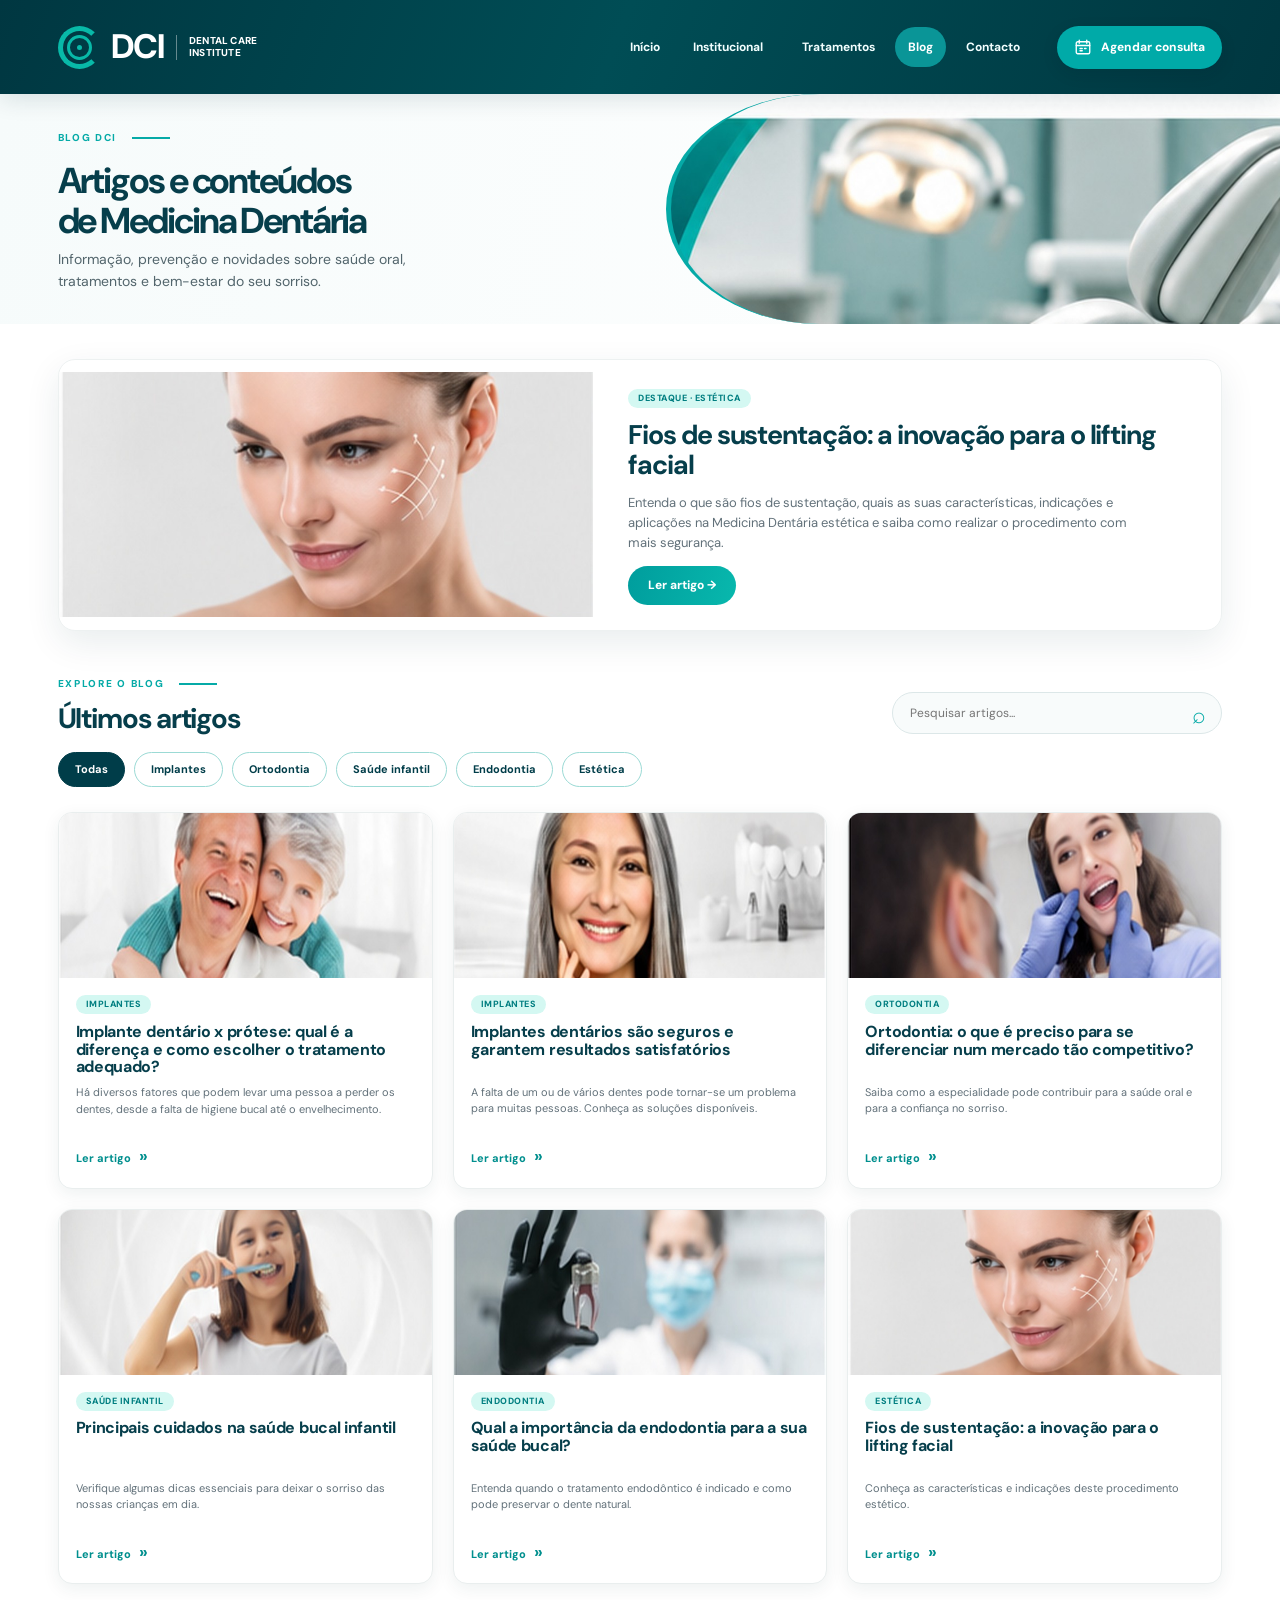
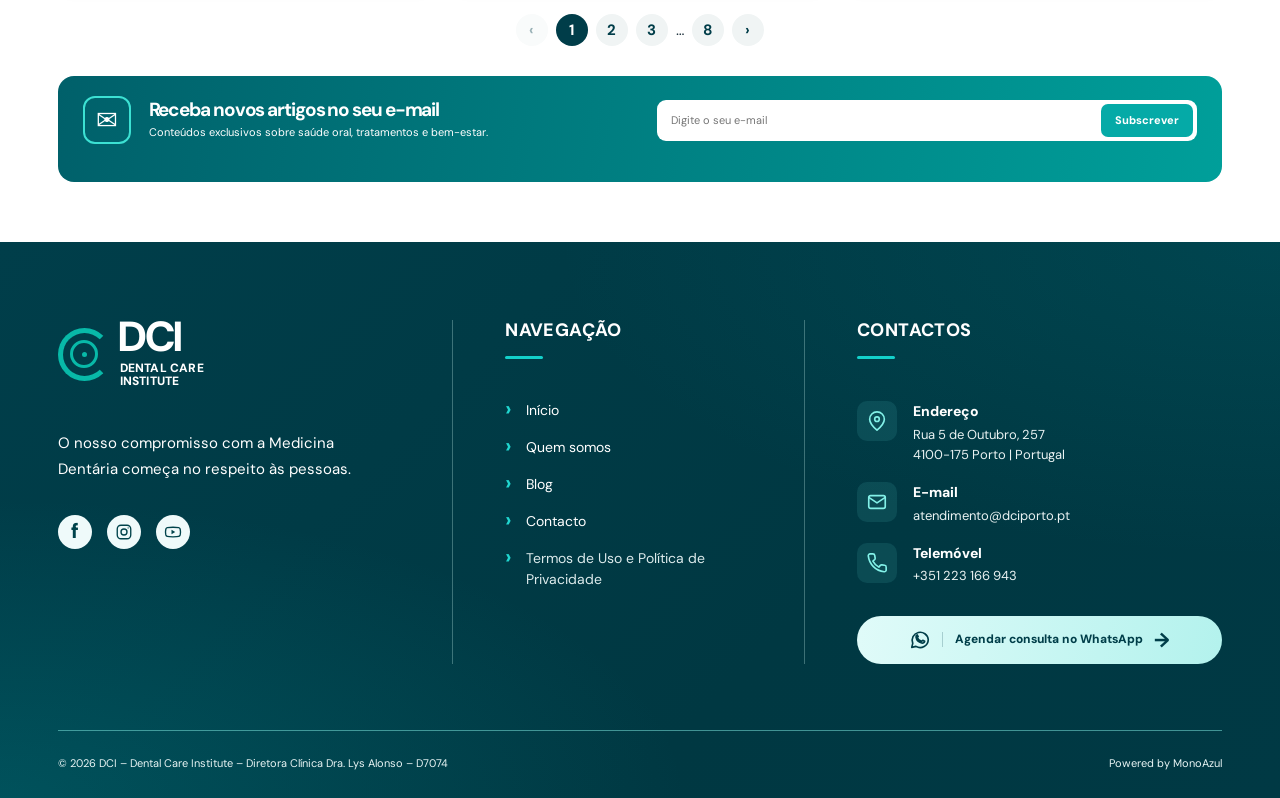
==== commit 69ea6620: "fix: alinhar seta do dropdown Institucional e animar abertura" ====
--- a/blog.html
+++ b/blog.html
@@ -12,7 +12,7 @@
     <nav class="main-nav" id="main-navigation" aria-label="Navegação principal">
       <a href="index.html" data-page="home">Início</a>
       <div class="nav-dropdown">
-        <a href="quem-somos.html" data-page="about">Institucional <span class="chevron" aria-hidden="true">⌄</span></a>
+        <a href="quem-somos.html" data-page="about">Institucional <span class="chevron" aria-hidden="true"></span></a>
         <div class="dropdown-menu">
           <a href="quem-somos.html">Sobre a DCI</a>
           <a href="infraestrutura.html" data-page="infrastructure">Infraestrutura</a>
--- a/css/styles.css
+++ b/css/styles.css
@@ -453,3 +453,23 @@
  .page-about .about-hero .page-hero-inner>div{padding:34px 5% 32px}
  .page-about .about-hero .page-hero-inner>img{width:100%;height:230px;min-height:0;max-height:none;object-position:center 45%;border-radius:0;border:0;border-top:4px solid var(--teal)}
 }
+
+
+/* Animações de scroll e microinterações — DCI */
+@media (prefers-reduced-motion: no-preference){
+  .scroll-reveal{opacity:1;transform:none}
+  .scroll-reveal.reveal-pending{opacity:0;transform:translate3d(0,22px,0)}
+  .scroll-reveal.reveal-pending.is-visible{opacity:1;transform:translate3d(0,0,0)}
+  .scroll-reveal.reveal-pending{transition:opacity .65s cubic-bezier(.2,.7,.2,1),transform .65s cubic-bezier(.2,.7,.2,1);transition-delay:var(--reveal-delay,0ms)}
+  .service-card,.blog-card,.mini-blog-grid article,.purpose-card,.infra-feature-grid article,.infra-slide,.values-grid>div{transition:transform .28s ease,box-shadow .28s ease,border-color .28s ease;background-color .28s ease}
+  .service-card:hover,.blog-card:hover,.mini-blog-grid article:hover,.purpose-card:hover,.infra-feature-grid article:hover,.infra-slide:hover{transform:translateY(-5px);box-shadow:0 18px 38px rgba(0,53,64,.15)}
+  .values-grid>div:hover{background:#eaf8f6;transform:translateY(-2px)}
+  .service-card img,.blog-card>img,.mini-blog-grid img,.infra-slide img{transition:transform .55s cubic-bezier(.2,.7,.2,1)}
+  .service-card:hover img,.blog-card:hover>img,.mini-blog-grid article:hover img,.infra-slide:hover img{transform:scale(1.045)}
+  .service-card,.blog-card,.mini-blog-grid article,.infra-slide{isolation:isolate}
+  .service-card a,.blog-card a,.mini-blog-grid a,.text-link{transition:color .2s ease}
+  .service-card a:hover,.blog-card a:hover,.mini-blog-grid a:hover,.text-link:hover{color:#006c70}
+  .service-card.reveal-pending.is-visible:hover,.blog-card.reveal-pending.is-visible:hover,.mini-blog-grid article.reveal-pending.is-visible:hover,.purpose-card.reveal-pending.is-visible:hover,.infra-feature-grid article.reveal-pending.is-visible:hover,.infra-slide.reveal-pending.is-visible:hover{transform:translateY(-5px)}
+}
+@media (hover:none){.service-card:hover,.blog-card:hover,.mini-blog-grid article:hover,.purpose-card:hover,.infra-feature-grid article:hover,.infra-slide:hover,.values-grid>div:hover{transform:none}.service-card:hover img,.blog-card:hover>img,.mini-blog-grid article:hover img,.infra-slide:hover img{transform:none}}
+@media (prefers-reduced-motion:reduce){.scroll-reveal,.scroll-reveal.reveal-pending{opacity:1!important;transform:none!important;transition:none!important}.service-card,.blog-card,.mini-blog-grid article,.purpose-card,.infra-feature-grid article,.infra-slide,.values-grid>div,.service-card img,.blog-card>img,.mini-blog-grid img,.infra-slide img{transition:none!important}}
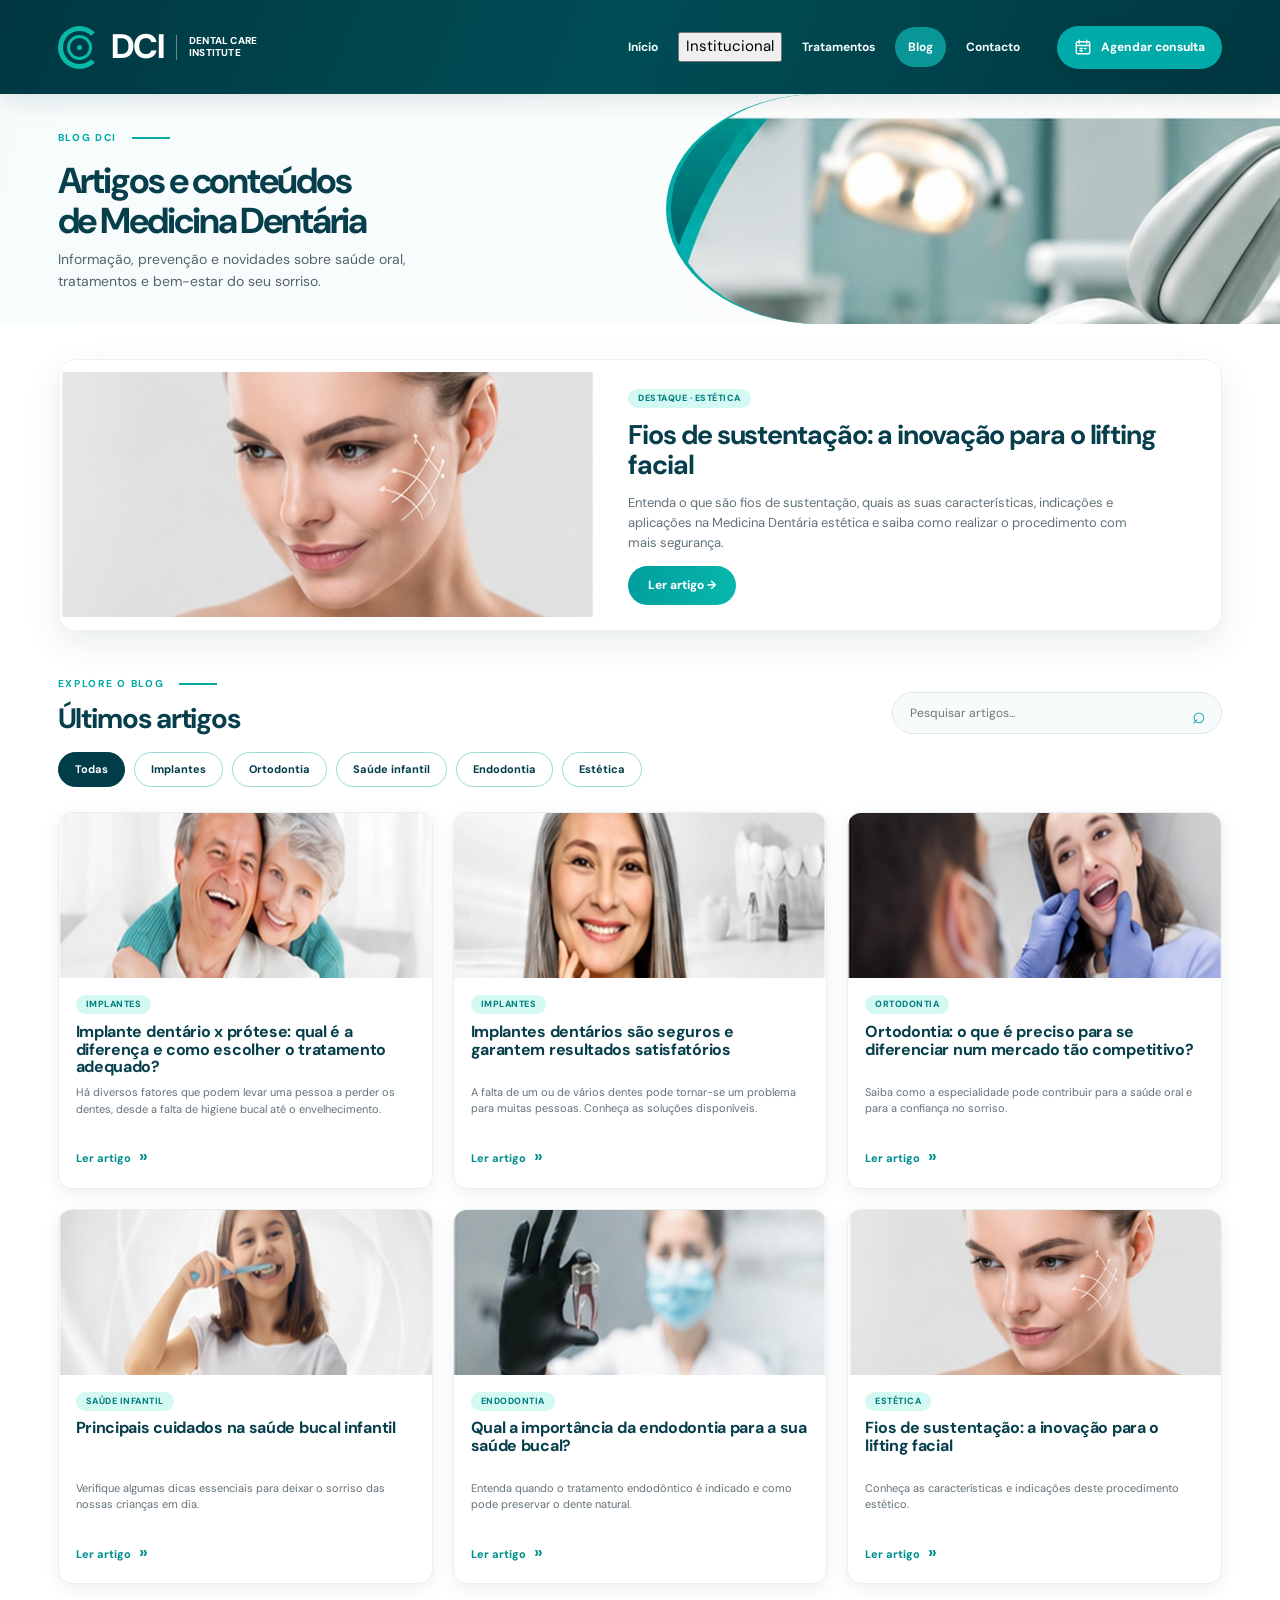
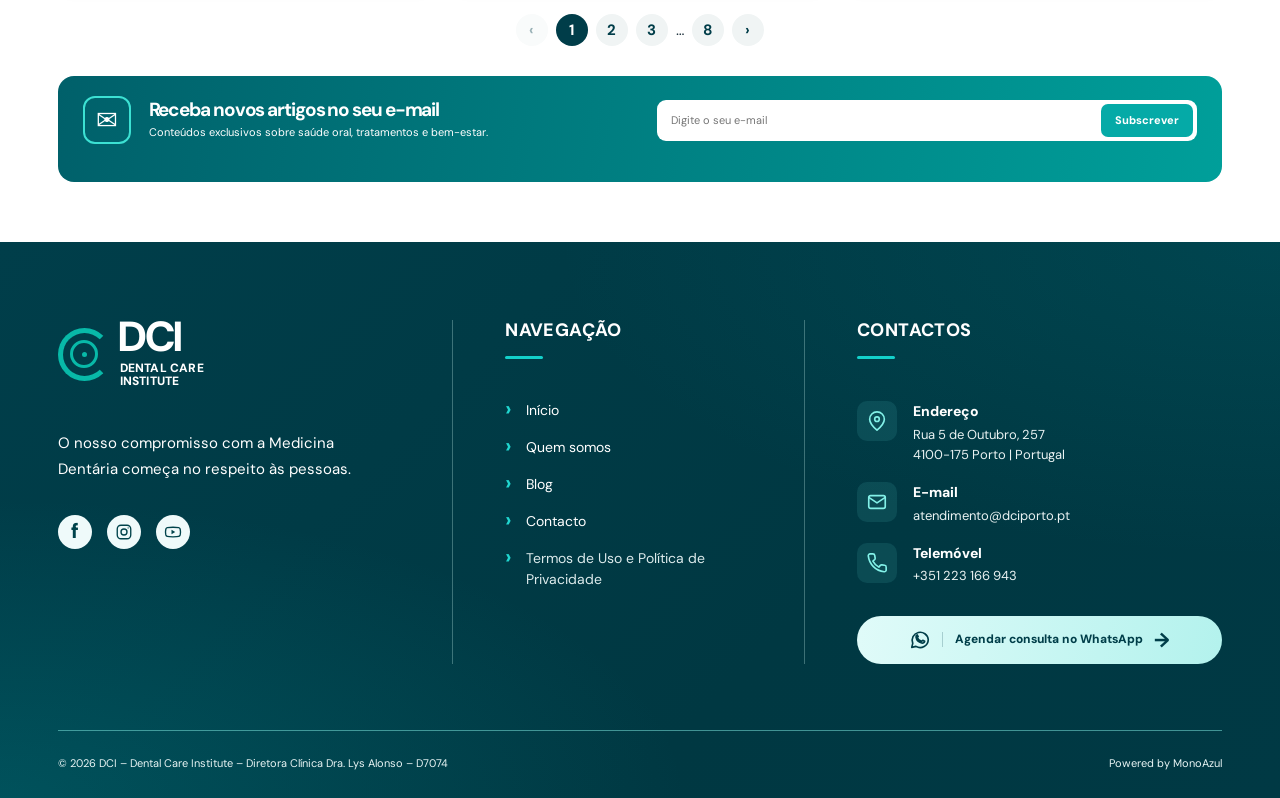
==== commit 799ffd14: "ux: dropdown Institucional persistente por clique, acessível e responsivo" ====
--- a/blog.html
+++ b/blog.html
@@ -12,8 +12,8 @@
     <nav class="main-nav" id="main-navigation" aria-label="Navegação principal">
       <a href="index.html" data-page="home">Início</a>
       <div class="nav-dropdown">
-        <a href="quem-somos.html" data-page="about">Institucional <span class="chevron" aria-hidden="true"></span></a>
-        <div class="dropdown-menu">
+        <button class="dropdown-toggle" type="button" data-page="about" aria-expanded="false" aria-controls="institutional-submenu">Institucional <span class="chevron" aria-hidden="true"></span></button>
+        <div class="dropdown-menu" id="institutional-submenu">
           <a href="quem-somos.html">Sobre a DCI</a>
           <a href="infraestrutura.html" data-page="infrastructure">Infraestrutura</a>
         </div>
--- a/css/styles.css
+++ b/css/styles.css
@@ -473,3 +473,47 @@
 }
 @media (hover:none){.service-card:hover,.blog-card:hover,.mini-blog-grid article:hover,.purpose-card:hover,.infra-feature-grid article:hover,.infra-slide:hover,.values-grid>div:hover{transform:none}.service-card:hover img,.blog-card:hover>img,.mini-blog-grid article:hover img,.infra-slide:hover img{transform:none}}
 @media (prefers-reduced-motion:reduce){.scroll-reveal,.scroll-reveal.reveal-pending{opacity:1!important;transform:none!important;transition:none!important}.service-card,.blog-card,.mini-blog-grid article,.purpose-card,.infra-feature-grid article,.infra-slide,.values-grid>div,.service-card img,.blog-card>img,.mini-blog-grid img,.infra-slide img{transition:none!important}}
+
+
+/* Seta do dropdown Institucional — alinhamento e animação */
+.site-header-modern .nav-dropdown>a .chevron{
+  display:inline-block;
+  flex:none;
+  width:7px;
+  height:7px;
+  margin:-3px 0 0 2px;
+  border-right:1.8px solid currentColor;
+  border-bottom:1.8px solid currentColor;
+  transform:rotate(45deg);
+  transform-origin:center;
+  font-size:0;
+  line-height:0;
+  transition:transform .22s ease,margin .22s ease;
+}
+@media(hover:hover){
+  .site-header-modern .nav-dropdown:hover>a .chevron{transform:rotate(225deg);margin-top:3px}
+}
+.site-header-modern .nav-dropdown:focus-within>a .chevron{transform:rotate(225deg);margin-top:3px}
+@media(prefers-reduced-motion:reduce){.site-header-modern .nav-dropdown>a .chevron{transition:none}}
+
+
+/* Correção dos cards: recorte real das bordas embutidas nas fotografias */
+.treatments-section .service-grid{align-items:stretch}
+.treatments-section .service-card{display:flex;flex-direction:column;height:100%;min-width:0;overflow:hidden;border-radius:16px;background:#fff}
+.treatments-section .service-card>.service-card-media{position:relative;display:block;width:100%;aspect-ratio:16/10;overflow:hidden;padding:0;background:#dde9e8;flex:none}
+.treatments-section .service-card>.service-card-media img{display:block;width:100%;height:100%;aspect-ratio:auto;object-fit:cover;object-position:center;transform:scale(1.14);transform-origin:center;transition:transform .5s cubic-bezier(.2,.7,.2,1)}
+.treatments-section .service-card>.service-card-body{display:flex;flex-direction:column;flex:1;min-height:0;padding:19px 20px 24px}
+.treatments-section .service-card .card-kicker{align-self:flex-start}
+.treatments-section .service-card h3{min-height:0;line-height:1.25}
+.treatments-section .service-card p{min-height:0;margin:0 0 23px;flex:1}
+.treatments-section .service-card .service-card-body>a{align-self:flex-start;margin-top:auto}
+@media(hover:hover) and (prefers-reduced-motion:no-preference){
+ .treatments-section .service-card:hover .service-card-media img{transform:scale(1.19)}
+}
+@media(max-width:680px){
+ .treatments-section .service-card>.service-card-body{padding:15px 14px 19px}
+ .treatments-section .service-card p{margin-bottom:18px}
+}
+@media(prefers-reduced-motion:reduce){
+ .treatments-section .service-card>.service-card-media img{transition:none}
+}
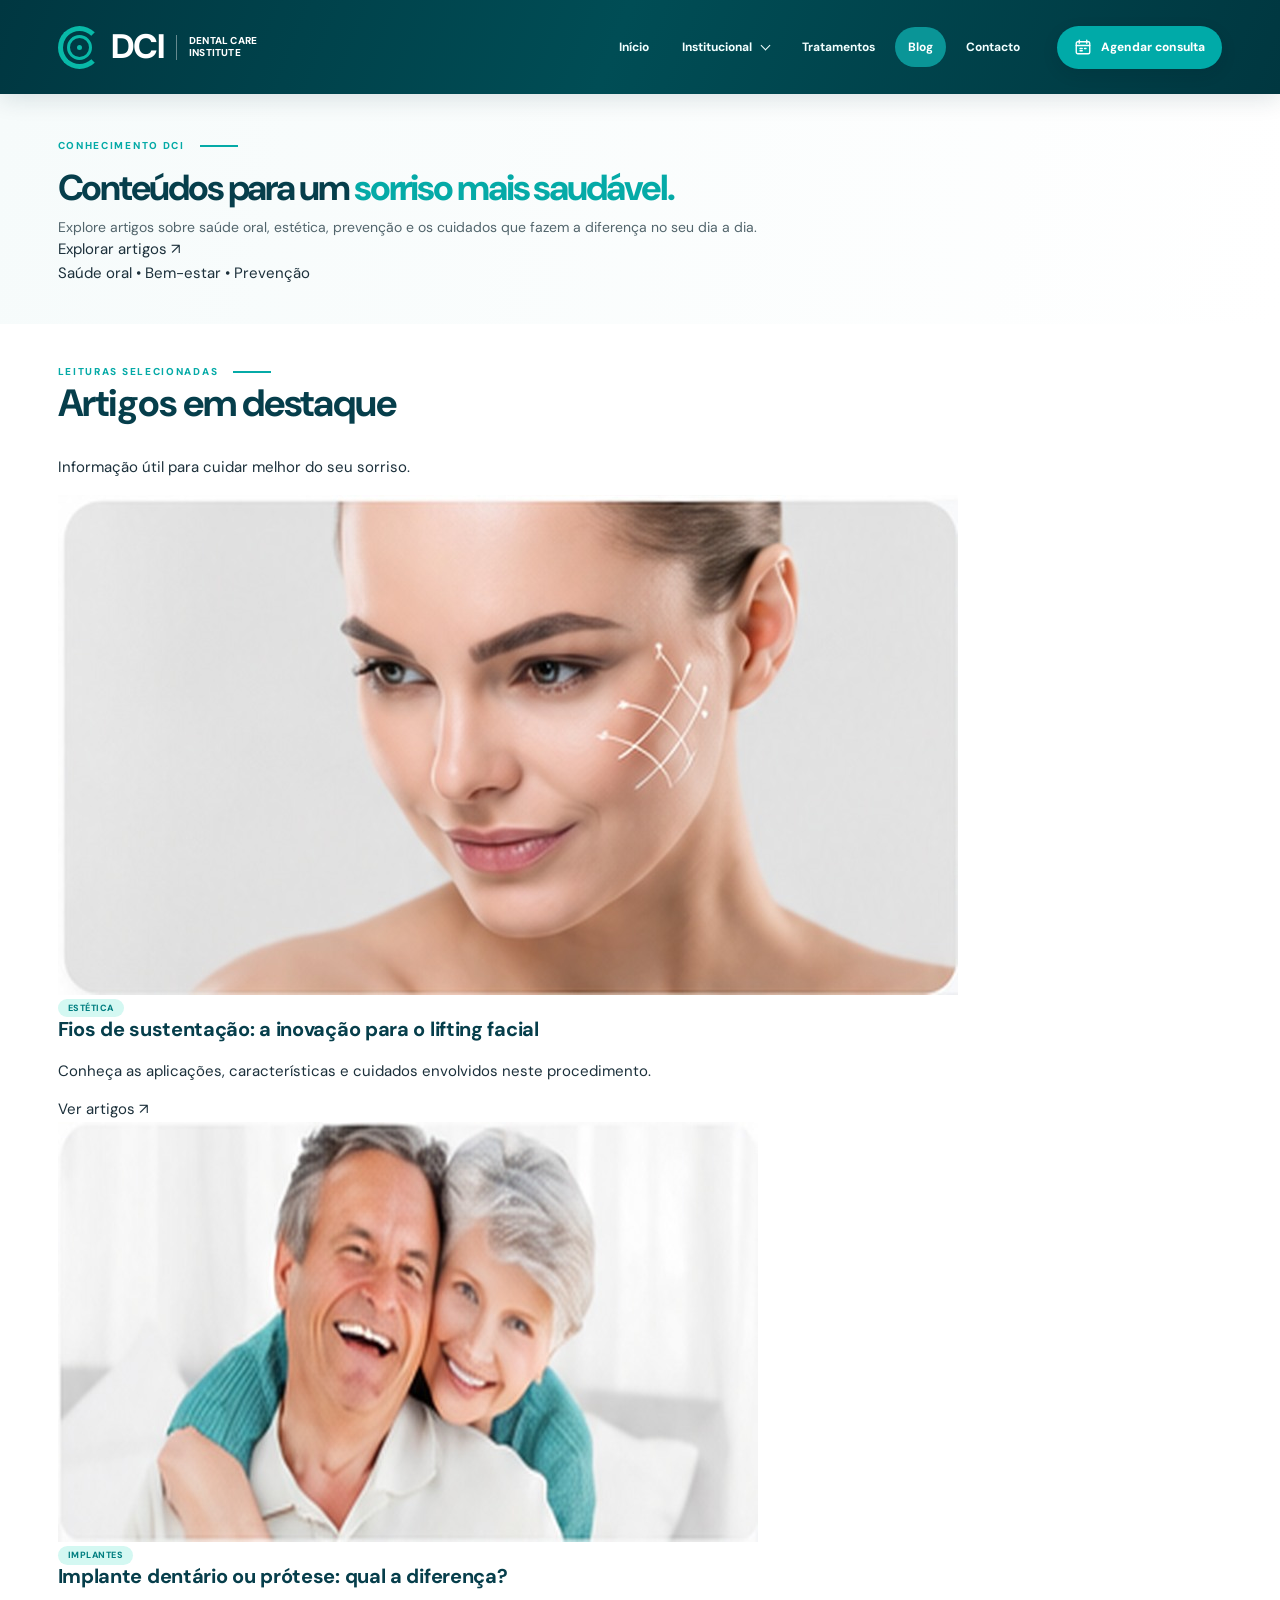
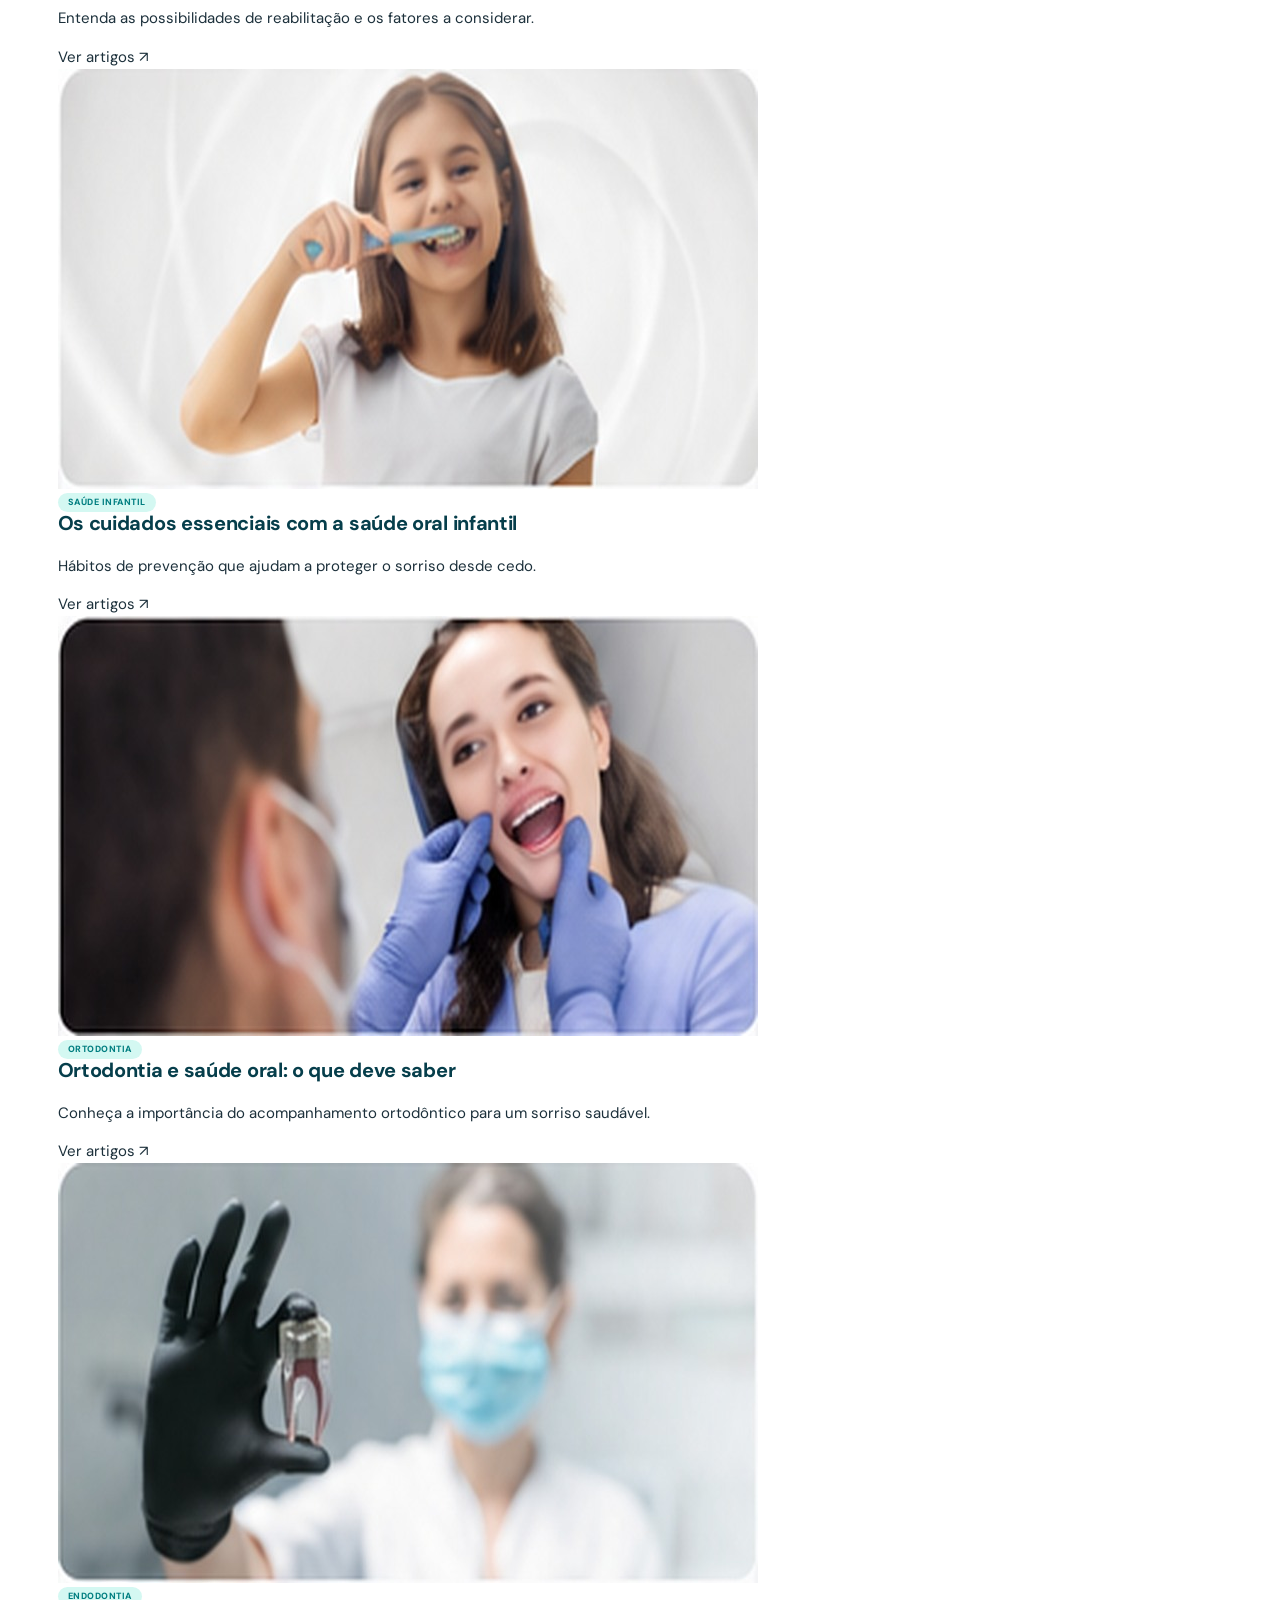
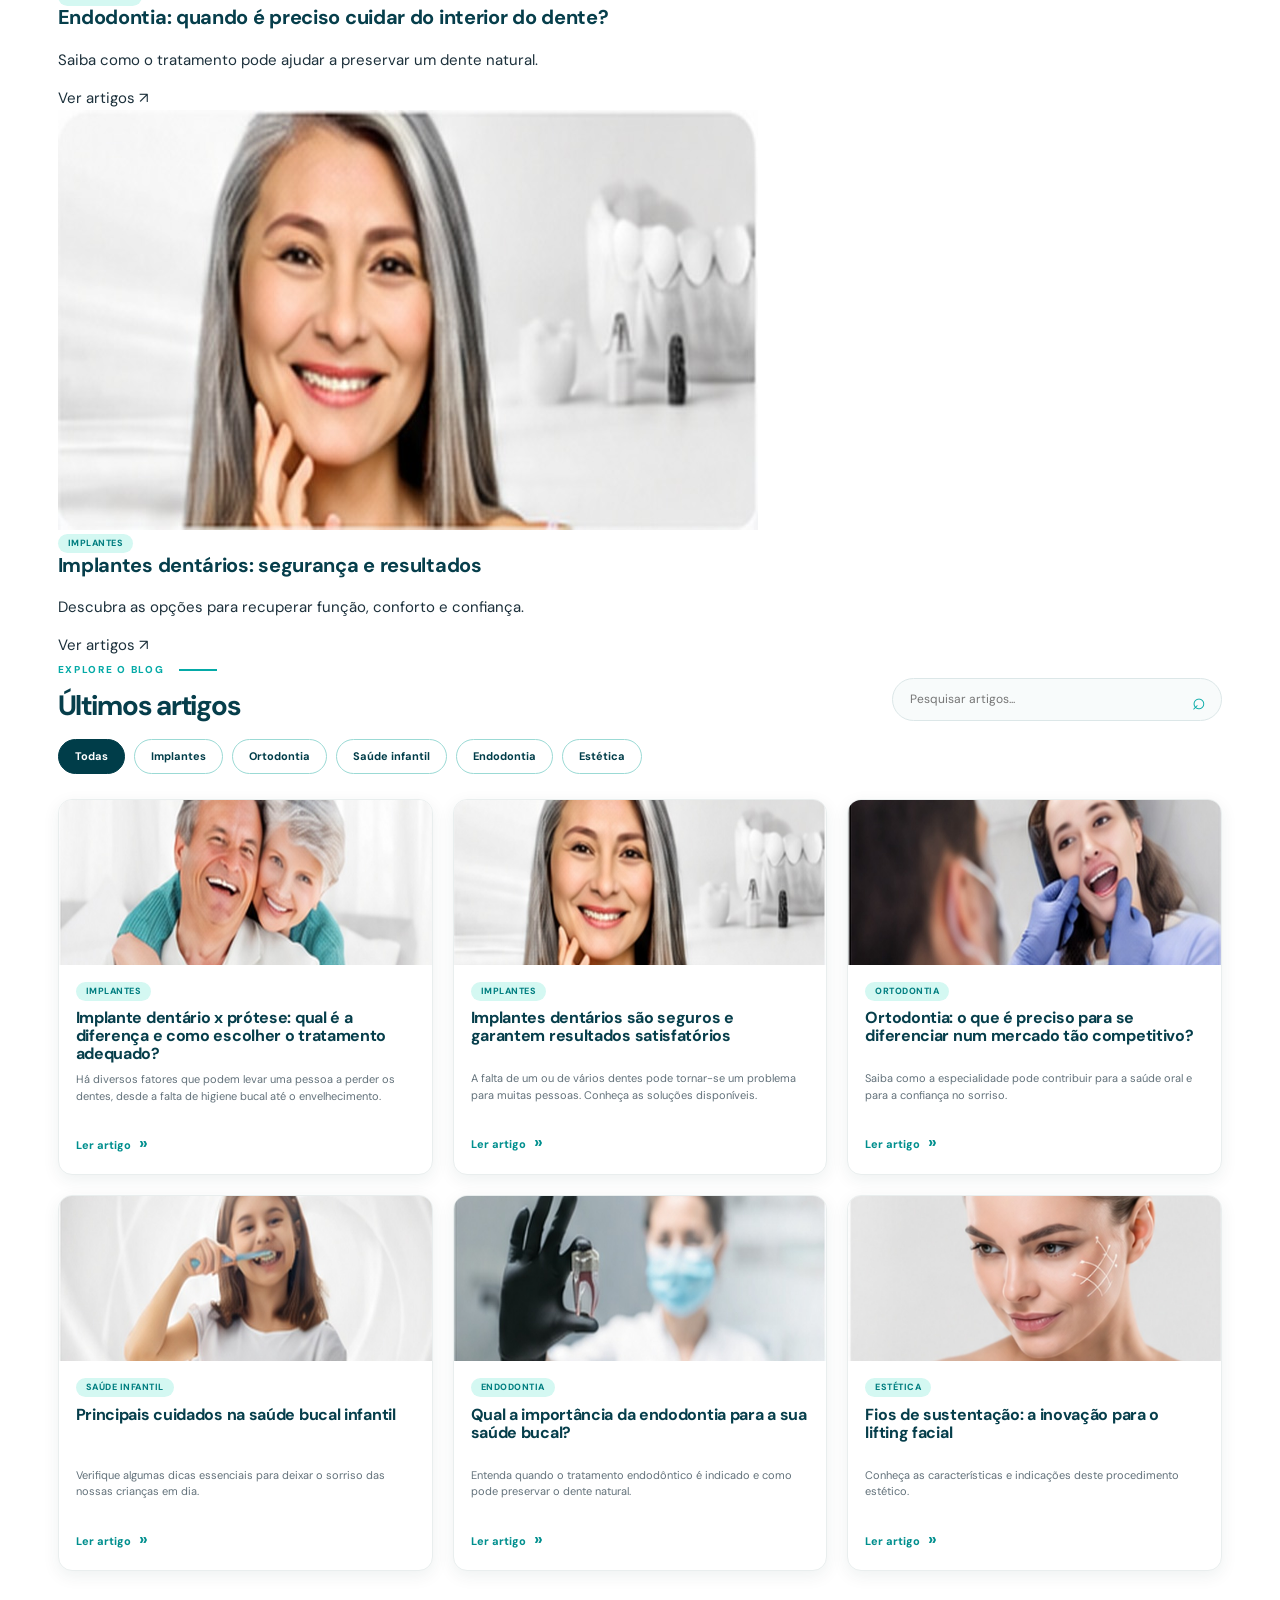
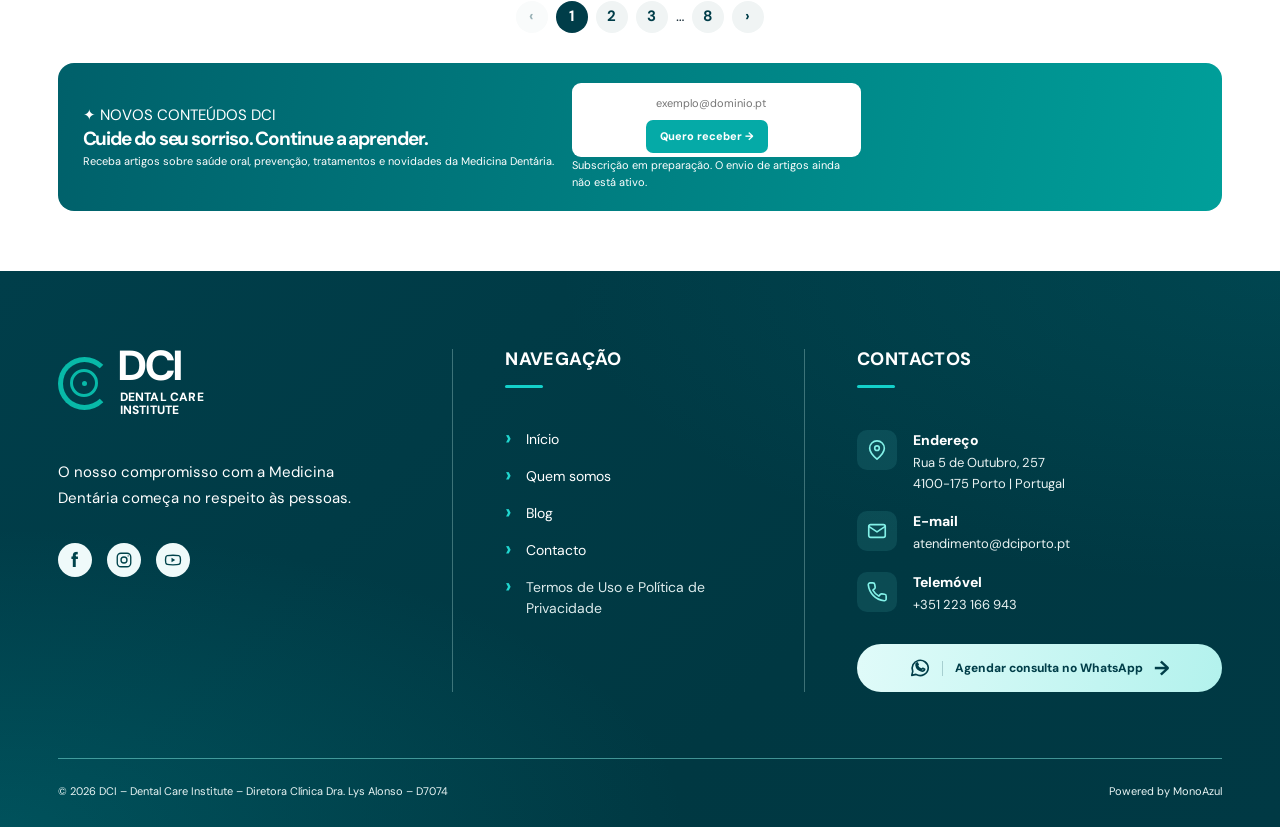
==== commit 76aaf35e: "feat(blog): hero premium, destaques em carrossel com dots e newsletter redesenhada" ====
--- a/blog.html
+++ b/blog.html
@@ -29,9 +29,32 @@
   </div>
 </header>
 <main>
-<section class="blog-hero"><div class="wrap"><span class="eyebrow">BLOG DCI</span><h1>Artigos e conteúdos<br>de Medicina Dentária</h1><p>Informação, prevenção e novidades sobre saúde oral,<br>tratamentos e bem-estar do seu sorriso.</p></div><div class="blog-hero-photo"></div></section>
+<section class="blog-hero blog-hero-premium">
+  <div class="wrap blog-hero-layout">
+    <div class="blog-hero-copy">
+      <span class="eyebrow">CONHECIMENTO DCI</span>
+      <h1>Conteúdos para um <strong>sorriso mais saudável.</strong></h1>
+      <p>Explore artigos sobre saúde oral, estética, prevenção e os cuidados que fazem a diferença no seu dia a dia.</p>
+      <a href="#artigos-em-destaque" class="blog-hero-link">Explorar artigos <span aria-hidden="true">↗</span></a>
+    </div>
+    <div class="blog-hero-visual" role="img" aria-label="Espaço de atendimento de Medicina Dentária"><span class="blog-hero-visual-badge">Saúde oral • Bem-estar • Prevenção</span></div>
+  </div>
+</section>
 <section class="blog-content section"><div class="wrap">
- <article class="featured-article"><img src="assets/blog-feature.jpg" alt="Fios de sustentação facial"><div><span class="tag">DESTAQUE · ESTÉTICA</span><h2>Fios de sustentação: a inovação para o lifting facial</h2><p>Entenda o que são fios de sustentação, quais as suas características, indicações e aplicações na Medicina Dentária estética e saiba como realizar o procedimento com mais segurança.</p><a class="btn" href="#">Ler artigo →</a></div></article>
+ <section class="blog-highlights" id="artigos-em-destaque" aria-label="Artigos em destaque">
+   <div class="blog-highlights-heading"><div><span class="eyebrow">LEITURAS SELECIONADAS</span><h2>Artigos em destaque</h2></div><p>Informação útil para cuidar melhor do seu sorriso.</p></div>
+   <div class="blog-highlights-viewport" tabindex="0" aria-roledescription="carrossel" aria-label="Destaques do blog DCI">
+     <div class="blog-highlights-track">
+       <article class="blog-highlight-card"><div class="blog-highlight-media"><img src="assets/blog-feature.jpg" alt="Fios de sustentação facial" loading="lazy"></div><div class="blog-highlight-body"><span class="tag">ESTÉTICA</span><h3>Fios de sustentação: a inovação para o lifting facial</h3><p>Conheça as aplicações, características e cuidados envolvidos neste procedimento.</p><a href="#blog-grid">Ver artigos <span aria-hidden="true">↗</span></a></div></article>
+       <article class="blog-highlight-card"><div class="blog-highlight-media"><img src="assets/blog-implant-prosthesis.jpg" alt="Prótese e implantes dentários" loading="lazy"></div><div class="blog-highlight-body"><span class="tag">IMPLANTES</span><h3>Implante dentário ou prótese: qual a diferença?</h3><p>Entenda as possibilidades de reabilitação e os fatores a considerar.</p><a href="#blog-grid">Ver artigos <span aria-hidden="true">↗</span></a></div></article>
+       <article class="blog-highlight-card"><div class="blog-highlight-media"><img src="assets/blog-child.jpg" alt="Saúde oral infantil" loading="lazy"></div><div class="blog-highlight-body"><span class="tag">SAÚDE INFANTIL</span><h3>Os cuidados essenciais com a saúde oral infantil</h3><p>Hábitos de prevenção que ajudam a proteger o sorriso desde cedo.</p><a href="#blog-grid">Ver artigos <span aria-hidden="true">↗</span></a></div></article>
+       <article class="blog-highlight-card"><div class="blog-highlight-media"><img src="assets/blog-orthodontics.jpg" alt="Consulta de ortodontia" loading="lazy"></div><div class="blog-highlight-body"><span class="tag">ORTODONTIA</span><h3>Ortodontia e saúde oral: o que deve saber</h3><p>Conheça a importância do acompanhamento ortodôntico para um sorriso saudável.</p><a href="#blog-grid">Ver artigos <span aria-hidden="true">↗</span></a></div></article>
+       <article class="blog-highlight-card"><div class="blog-highlight-media"><img src="assets/blog-endodontics.jpg" alt="Tratamento de endodontia" loading="lazy"></div><div class="blog-highlight-body"><span class="tag">ENDODONTIA</span><h3>Endodontia: quando é preciso cuidar do interior do dente?</h3><p>Saiba como o tratamento pode ajudar a preservar um dente natural.</p><a href="#blog-grid">Ver artigos <span aria-hidden="true">↗</span></a></div></article>
+       <article class="blog-highlight-card"><div class="blog-highlight-media"><img src="assets/blog-implant-smile.jpg" alt="Mulher com sorriso saudável" loading="lazy"></div><div class="blog-highlight-body"><span class="tag">IMPLANTES</span><h3>Implantes dentários: segurança e resultados</h3><p>Descubra as opções para recuperar função, conforto e confiança.</p><a href="#blog-grid">Ver artigos <span aria-hidden="true">↗</span></a></div></article>
+     </div>
+   </div>
+   <div class="blog-highlights-dots" role="group" aria-label="Navegação pelos artigos em destaque"></div>
+ </section>
  <div class="blog-toolbar"><div><span class="eyebrow">EXPLORE O BLOG</span><h2>Últimos artigos</h2></div><div class="blog-search"><input id="article-search" type="search" placeholder="Pesquisar artigos..." aria-label="Pesquisar artigos"><span>⌕</span></div></div>
  <div class="category-filter" role="group" aria-label="Filtrar por categoria"><button class="filter-btn active" data-filter="all">Todas</button><button class="filter-btn" data-filter="implantes">Implantes</button><button class="filter-btn" data-filter="ortodontia">Ortodontia</button><button class="filter-btn" data-filter="infantil">Saúde infantil</button><button class="filter-btn" data-filter="endodontia">Endodontia</button><button class="filter-btn" data-filter="estetica">Estética</button></div>
  <div class="blog-grid" id="blog-grid">
@@ -43,7 +66,21 @@
   <article class="blog-card" data-category="estetica"><img src="assets/blog-feature.jpg" alt="Tratamento estético facial"><div class="blog-card-body"><span class="tag">ESTÉTICA</span><h3>Fios de sustentação: a inovação para o lifting facial</h3><p>Conheça as características e indicações deste procedimento estético.</p><a href="#">Ler artigo <b>»</b></a></div></article>
  </div><p class="no-results" id="no-results" hidden>Não foram encontrados artigos com esses critérios.</p>
  <nav class="pagination" aria-label="Paginação"><button disabled>‹</button><button class="current">1</button><button>2</button><button>3</button><span>…</span><button>8</button><button>›</button></nav>
- <section class="newsletter"><div class="newsletter-icon">✉</div><div><h2>Receba novos artigos no seu e-mail</h2><p>Conteúdos exclusivos sobre saúde oral, tratamentos e bem-estar.</p></div><form id="newsletter-form"><input type="email" placeholder="Digite o seu e-mail" aria-label="O seu e-mail" required><button type="submit">Subscrever</button></form><p class="newsletter-feedback" aria-live="polite"></p></section>
+ <section class="newsletter newsletter-premium" aria-labelledby="newsletter-heading">
+   <div class="newsletter-copy">
+     <div class="newsletter-kicker"><span aria-hidden="true">✦</span> NOVOS CONTEÚDOS DCI</div>
+     <h2 id="newsletter-heading">Cuide do seu sorriso. <span>Continue a aprender.</span></h2>
+     <p>Receba artigos sobre saúde oral, prevenção, tratamentos e novidades da Medicina Dentária.</p>
+   </div>
+   <div class="newsletter-action">
+     <form id="newsletter-form">
+       <label for="newsletter-email">O seu e-mail</label>
+       <div class="newsletter-field"><input id="newsletter-email" type="email" autocomplete="email" placeholder="exemplo@dominio.pt" required><button type="submit">Quero receber <span aria-hidden="true">→</span></button></div>
+     </form>
+     <p class="newsletter-note">Subscrição em preparação. O envio de artigos ainda não está ativo.</p>
+     <p class="newsletter-feedback" aria-live="polite"></p>
+   </div>
+ </section>
 </div></section></main>
 <footer class="footer footer-visual-v2">
   <div class="wrap footer-main">
--- a/css/styles.css
+++ b/css/styles.css
@@ -517,3 +517,86 @@
 @media(prefers-reduced-motion:reduce){
  .treatments-section .service-card>.service-card-media img{transition:none}
 }
+
+
+/* Dropdown Institucional: aberto por clique, não apenas hover */
+.site-header-modern .nav-dropdown>.dropdown-toggle{
+  display:inline-flex;align-items:center;justify-content:space-between;gap:8px;
+  padding:12px 13px;background:transparent;border:0;border-radius:24px;
+  color:#f2ffff;font-family:inherit;font-size:12px;font-weight:700;line-height:1.4;
+  text-transform:none;letter-spacing:0;white-space:nowrap;cursor:pointer;
+  transition:background .2s,color .2s
+}
+.site-header-modern .nav-dropdown>.dropdown-toggle:hover,
+.site-header-modern .nav-dropdown>.dropdown-toggle.active,
+.site-header-modern .nav-dropdown.is-open>.dropdown-toggle{
+  background:#0a9597;color:#fff
+}
+.site-header-modern .nav-dropdown .dropdown-menu{display:none!important}
+.site-header-modern .nav-dropdown.is-open .dropdown-menu{display:block!important}
+.site-header-modern .nav-dropdown>.dropdown-toggle .chevron{
+  display:inline-block;flex:none;width:7px;height:7px;margin:-3px 0 0 2px;
+  border-right:1.8px solid currentColor;border-bottom:1.8px solid currentColor;
+  font-size:0;line-height:0;transform:rotate(45deg);
+  transition:transform .22s ease,margin .22s ease
+}
+.site-header-modern .nav-dropdown:hover>.dropdown-toggle .chevron,
+.site-header-modern .nav-dropdown:focus-within>.dropdown-toggle .chevron{transform:rotate(45deg);margin-top:-3px}
+.site-header-modern .nav-dropdown.is-open>.dropdown-toggle .chevron,
+.site-header-modern .nav-dropdown.is-open:hover>.dropdown-toggle .chevron,
+.site-header-modern .nav-dropdown.is-open:focus-within>.dropdown-toggle .chevron{transform:rotate(225deg);margin-top:3px}
+@media(max-width:1150px){.site-header-modern .nav-dropdown>.dropdown-toggle{padding:10px 9px;font-size:11px}}
+@media(max-width:900px){
+  .site-header-modern .nav-dropdown>.dropdown-toggle{width:100%;padding:13px 14px;font-size:13px;border-radius:8px}
+  .site-header-modern .nav-dropdown .dropdown-menu{position:static;margin:0 0 5px 14px;padding:2px 0;background:#00333d;border:0;border-radius:8px;box-shadow:none;min-width:0}
+}
+@media(prefers-reduced-motion:reduce){.site-header-modern .nav-dropdown>.dropdown-toggle,.site-header-modern .nav-dropdown>.dropdown-toggle .chevron{transition:none}}
+
+
+/* Bugfix UX: remover intervalo vazio entre o botão e o dropdown.
+   O submenu agora mantém área contínua de interação ao mover o rato. */
+@media(min-width:901px){
+ .site-header-modern .nav-dropdown{position:relative;align-self:stretch;display:flex;align-items:center}
+ .site-header-modern .nav-dropdown .dropdown-menu{
+   top:100%;
+   left:0;
+   z-index:100;
+   margin:0;
+   border-top:3px solid transparent;
+   background-clip:padding-box;
+ }
+ .site-header-modern .nav-dropdown .dropdown-menu:before{
+   content:"";
+   position:absolute;
+   left:0;
+   right:0;
+   bottom:100%;
+   height:12px;
+ }
+}
+.site-header-modern .header-shell{overflow:visible}
+.site-header-modern .main-nav{overflow:visible}
+.site-header-modern .nav-dropdown.is-open{z-index:101}
+.site-header-modern .nav-dropdown.is-open .dropdown-menu{pointer-events:auto}
+.site-header-modern .nav-dropdown:not(.is-open) .dropdown-menu{pointer-events:none}
+
+
+/* Mobile: submenu Institucional recolhido por padrão, sem destaque permanente */
+@media(max-width:900px){
+ .site-header-modern .nav-dropdown:not(.is-open)>.dropdown-toggle,
+ .site-header-modern .nav-dropdown:not(.is-open)>.dropdown-toggle.active{
+   background:transparent;
+   color:#f2ffff;
+ }
+ .site-header-modern .nav-dropdown:not(.is-open) .dropdown-menu{display:none!important}
+ .site-header-modern .nav-dropdown.is-open>.dropdown-toggle{background:#0a9597;color:#fff}
+ .site-header-modern .nav-dropdown.is-open .dropdown-menu{display:block!important}
+ .site-header-modern .nav-dropdown:not(.is-open)>.dropdown-toggle .chevron{transform:rotate(45deg);margin-top:-3px}
+ .site-header-modern .nav-dropdown.is-open>.dropdown-toggle .chevron{transform:rotate(225deg);margin-top:3px}
+}
+
+/* Ícones sólidos nos valores institucionais */
+.values-grid .value-icon{display:flex;align-items:center;justify-content:center;width:38px;height:38px;color:#00aaa7;flex:none}
+.values-grid .value-icon svg{display:block;width:30px;height:30px;fill:currentColor}
+.values-grid>div{gap:9px}
+@media(max-width:680px){.values-grid .value-icon{width:36px;height:36px}.values-grid .value-icon svg{width:27px;height:27px}}
